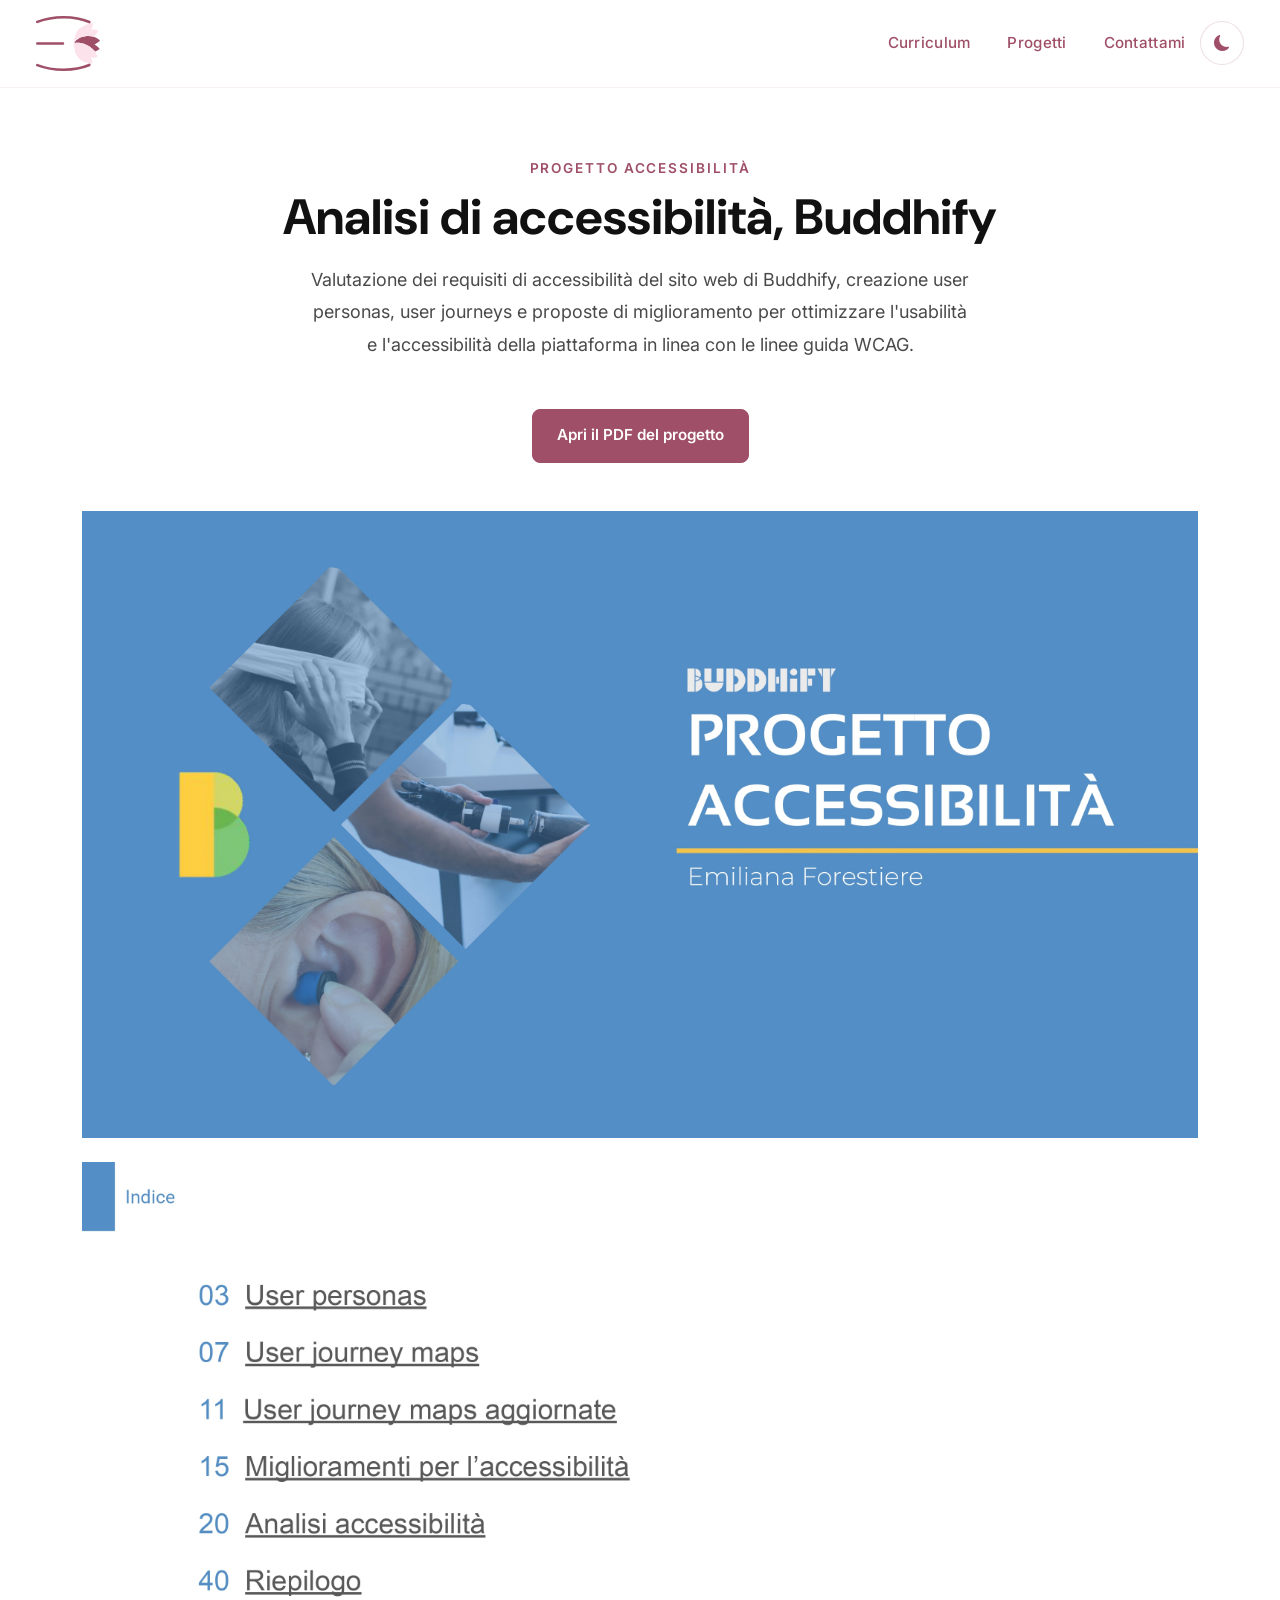
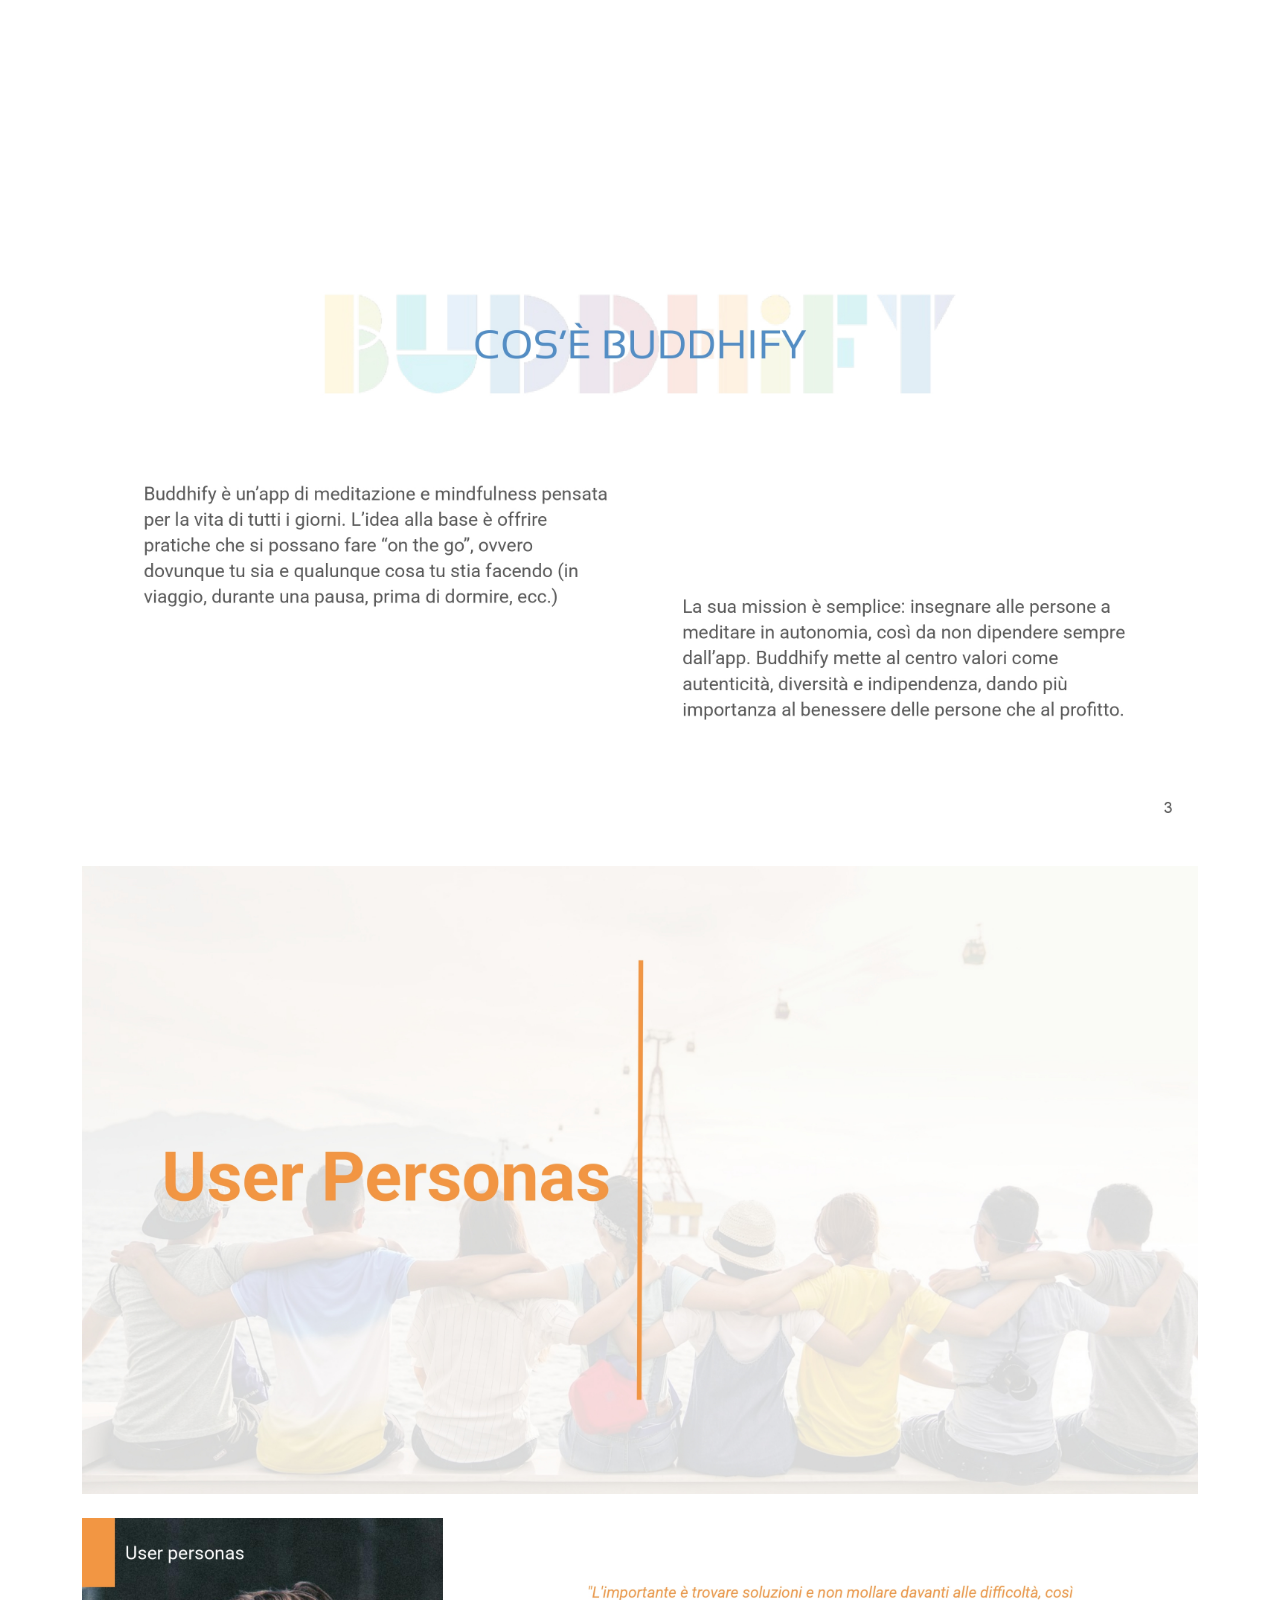
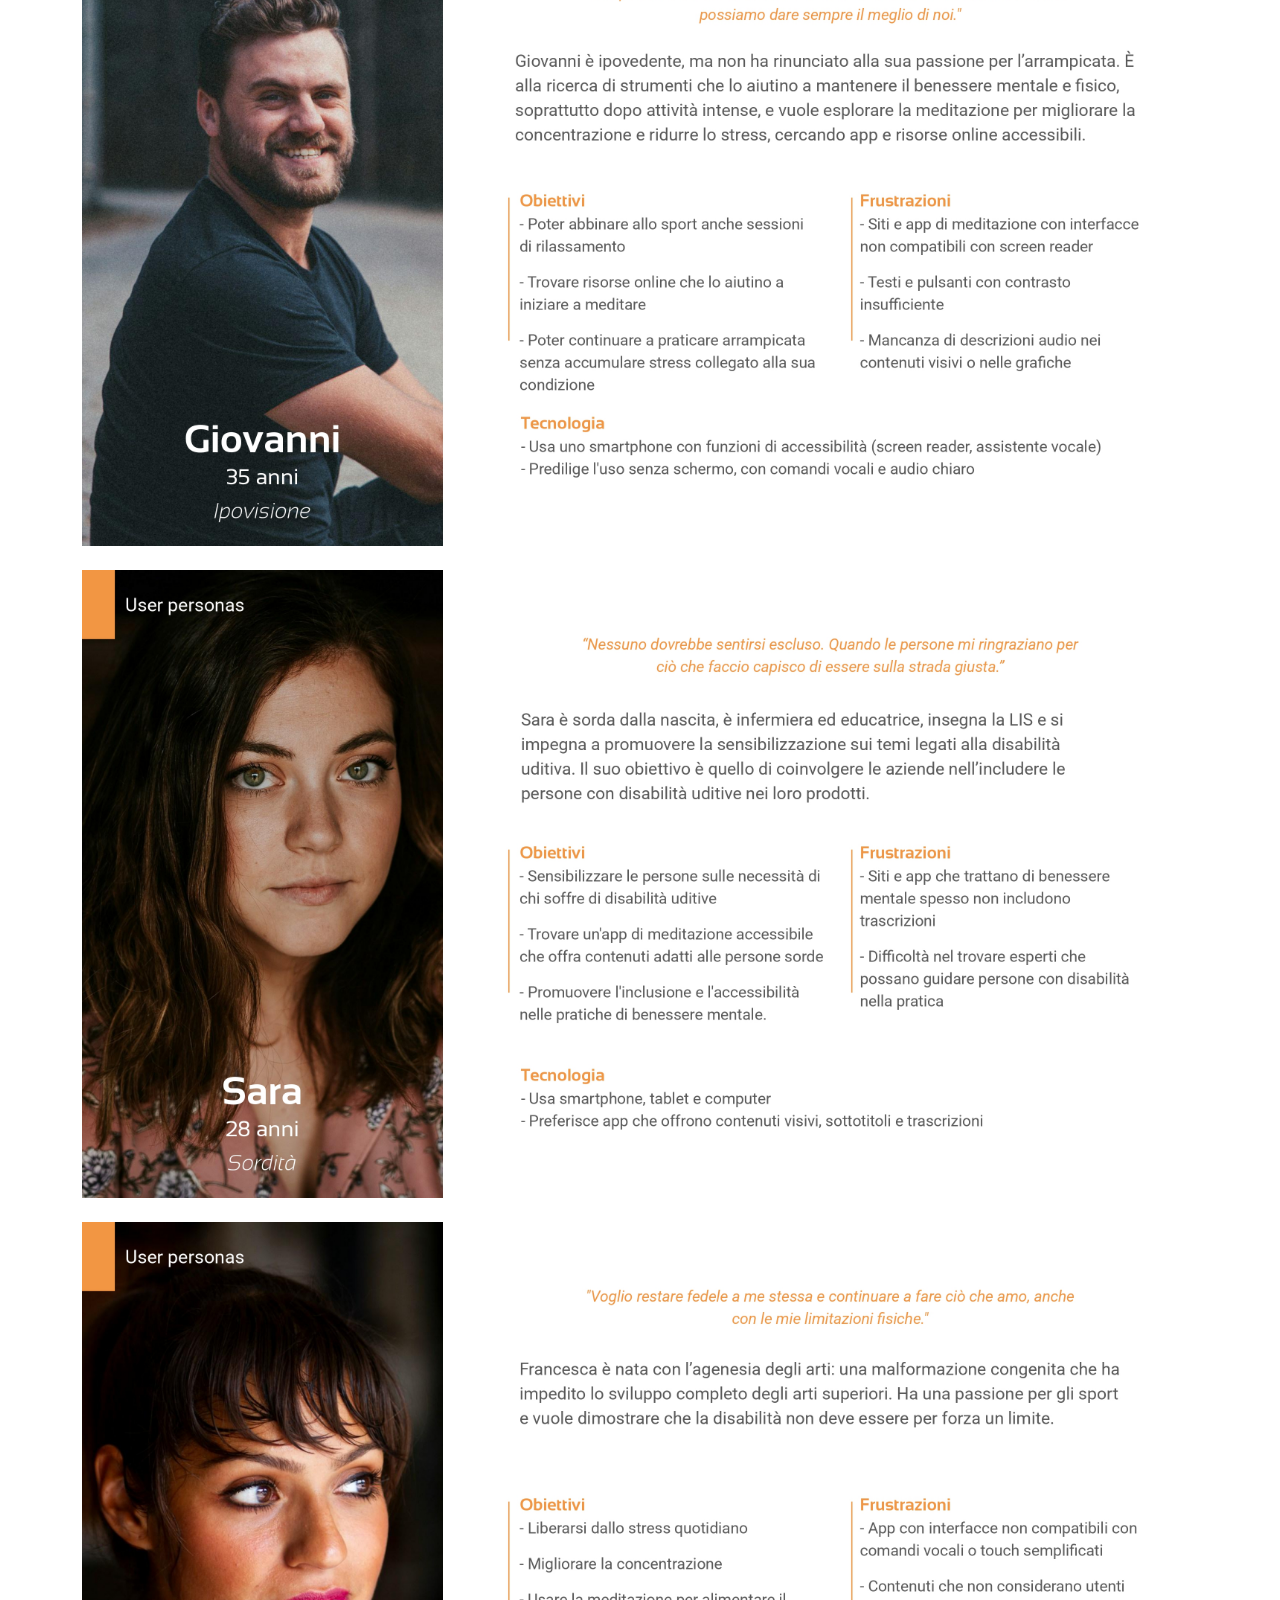
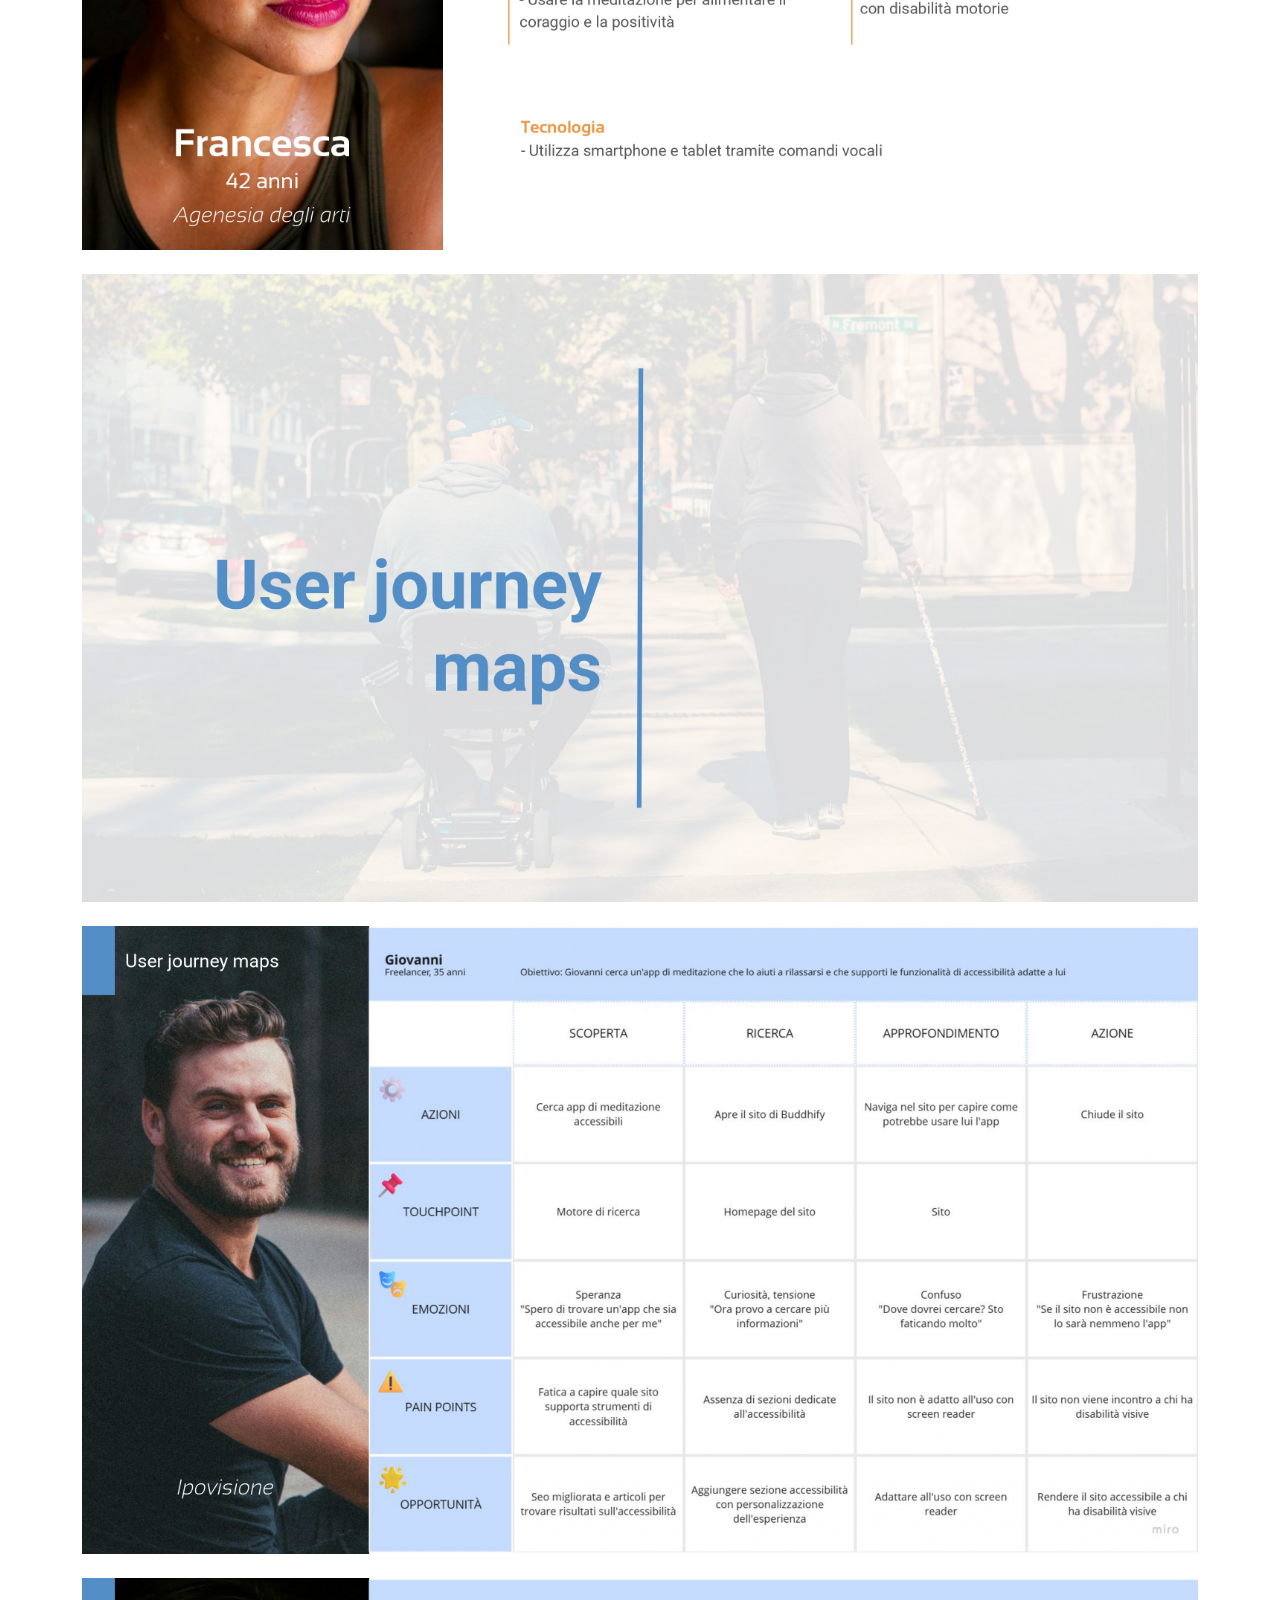
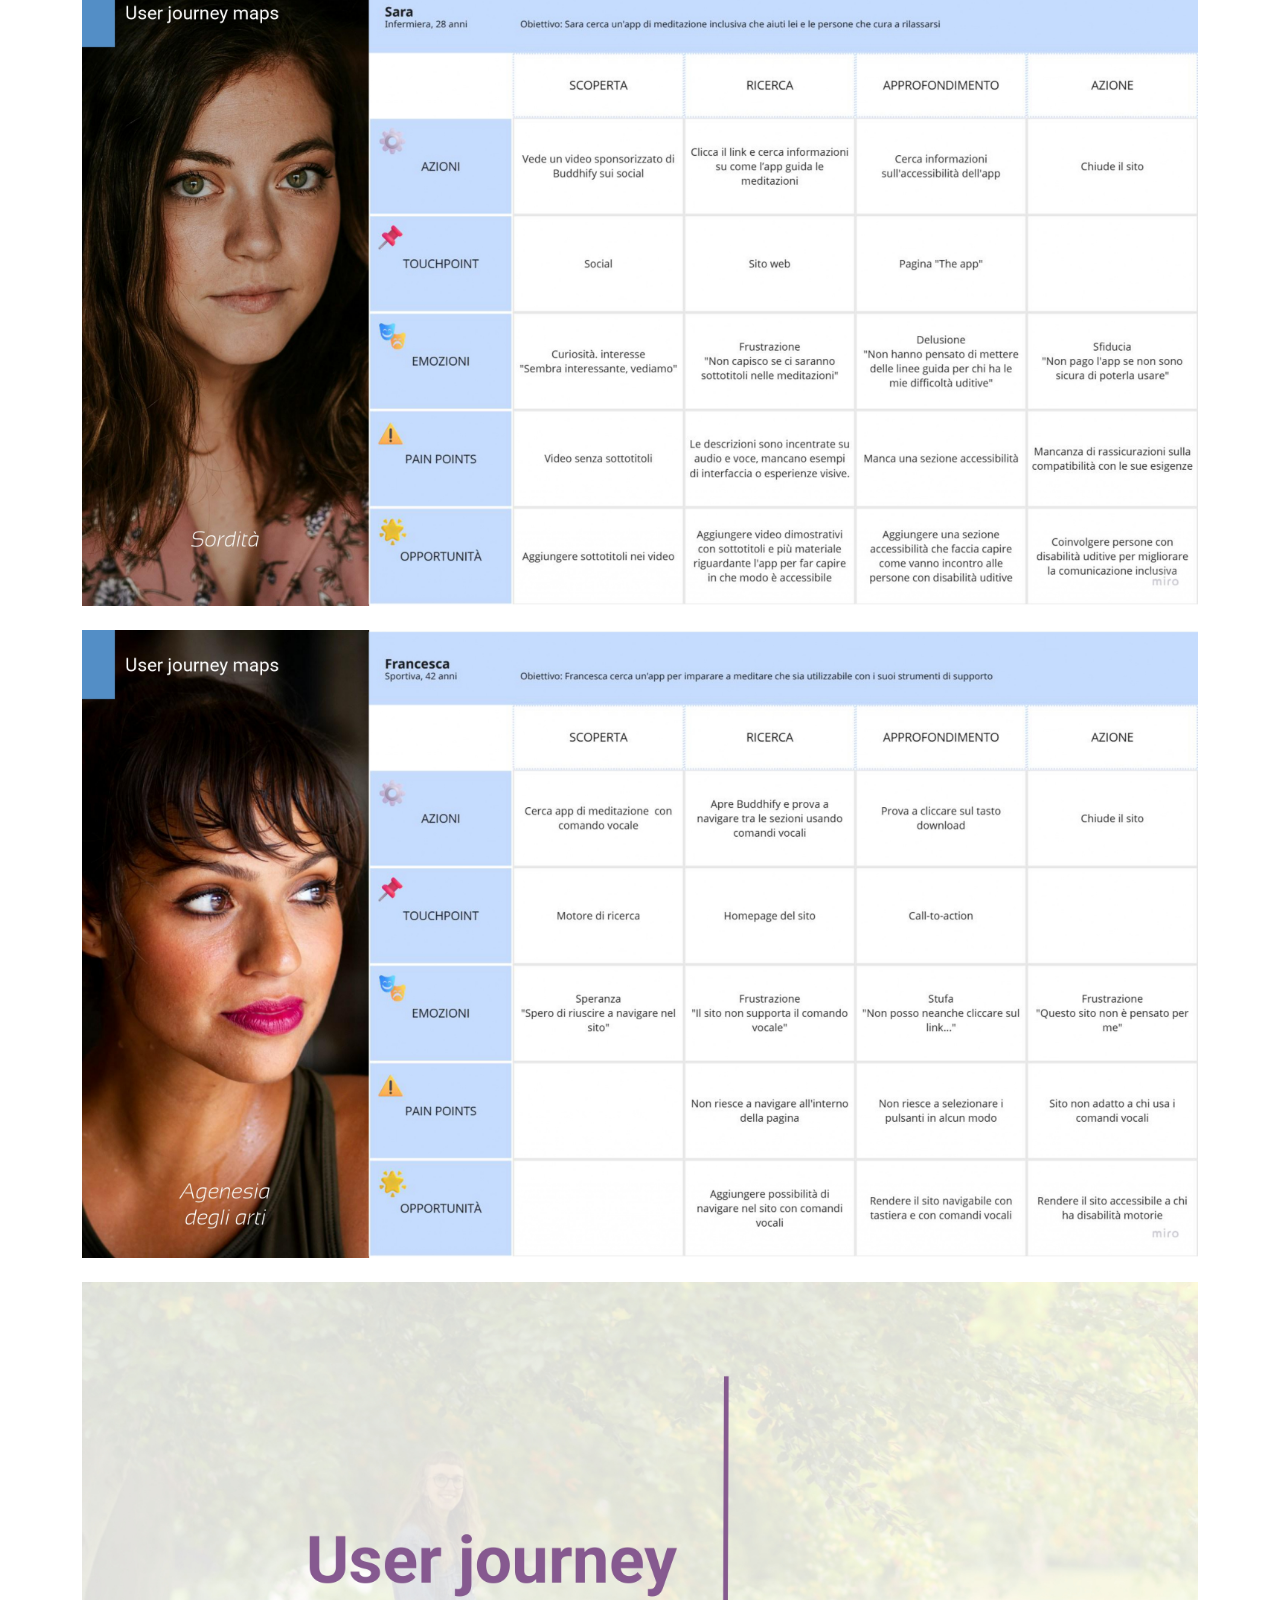
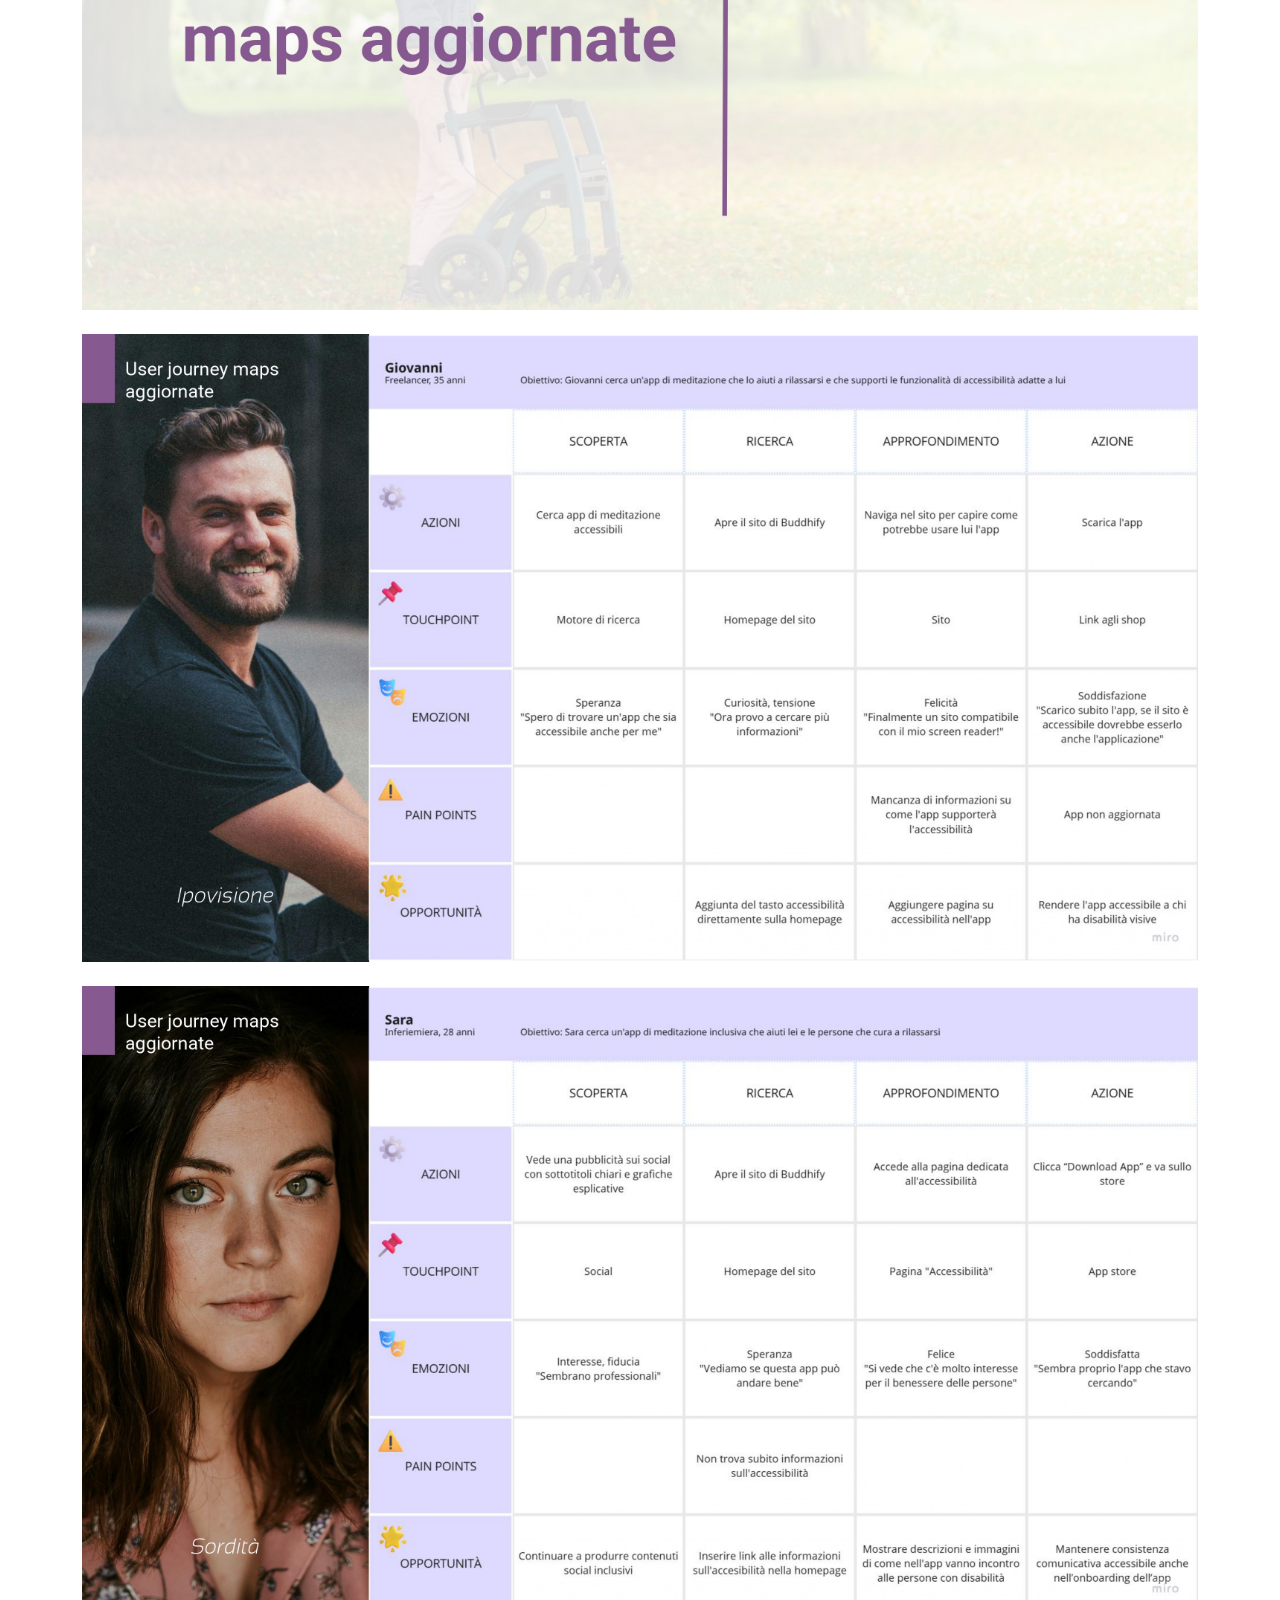
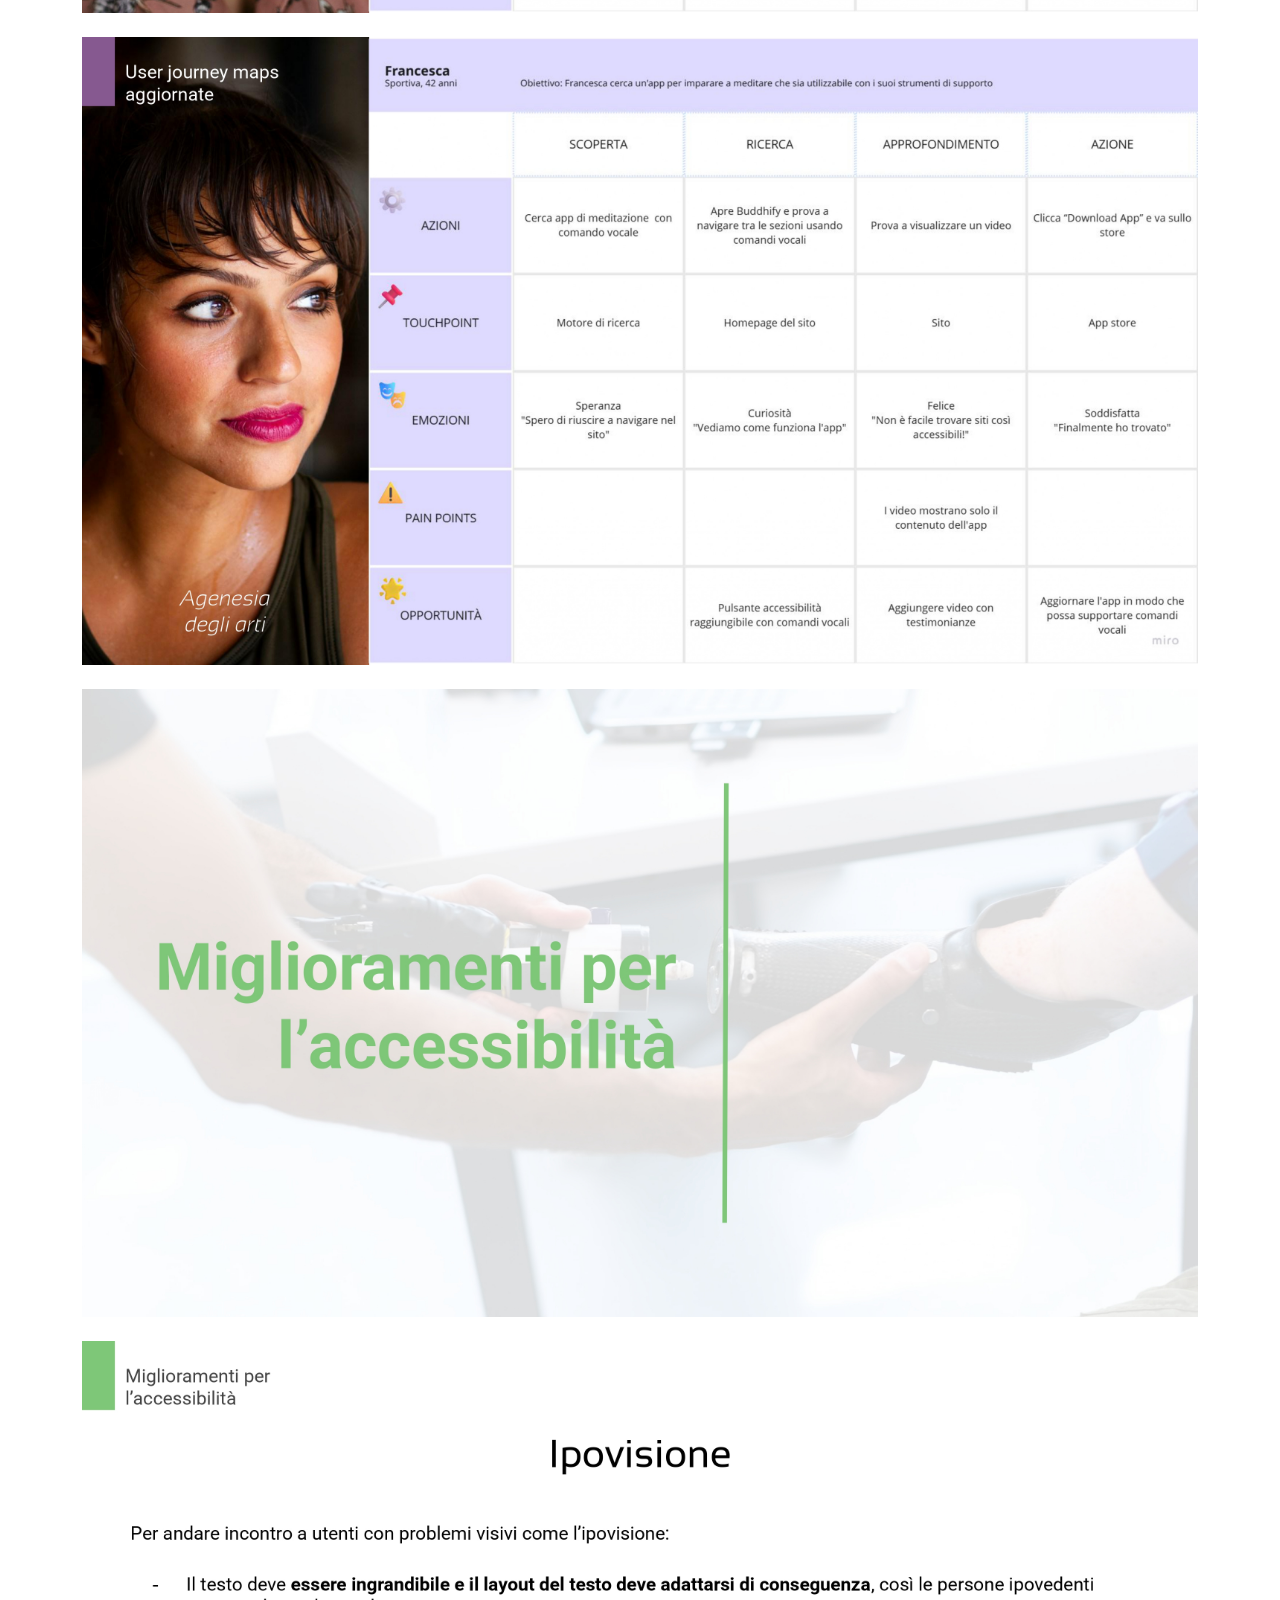
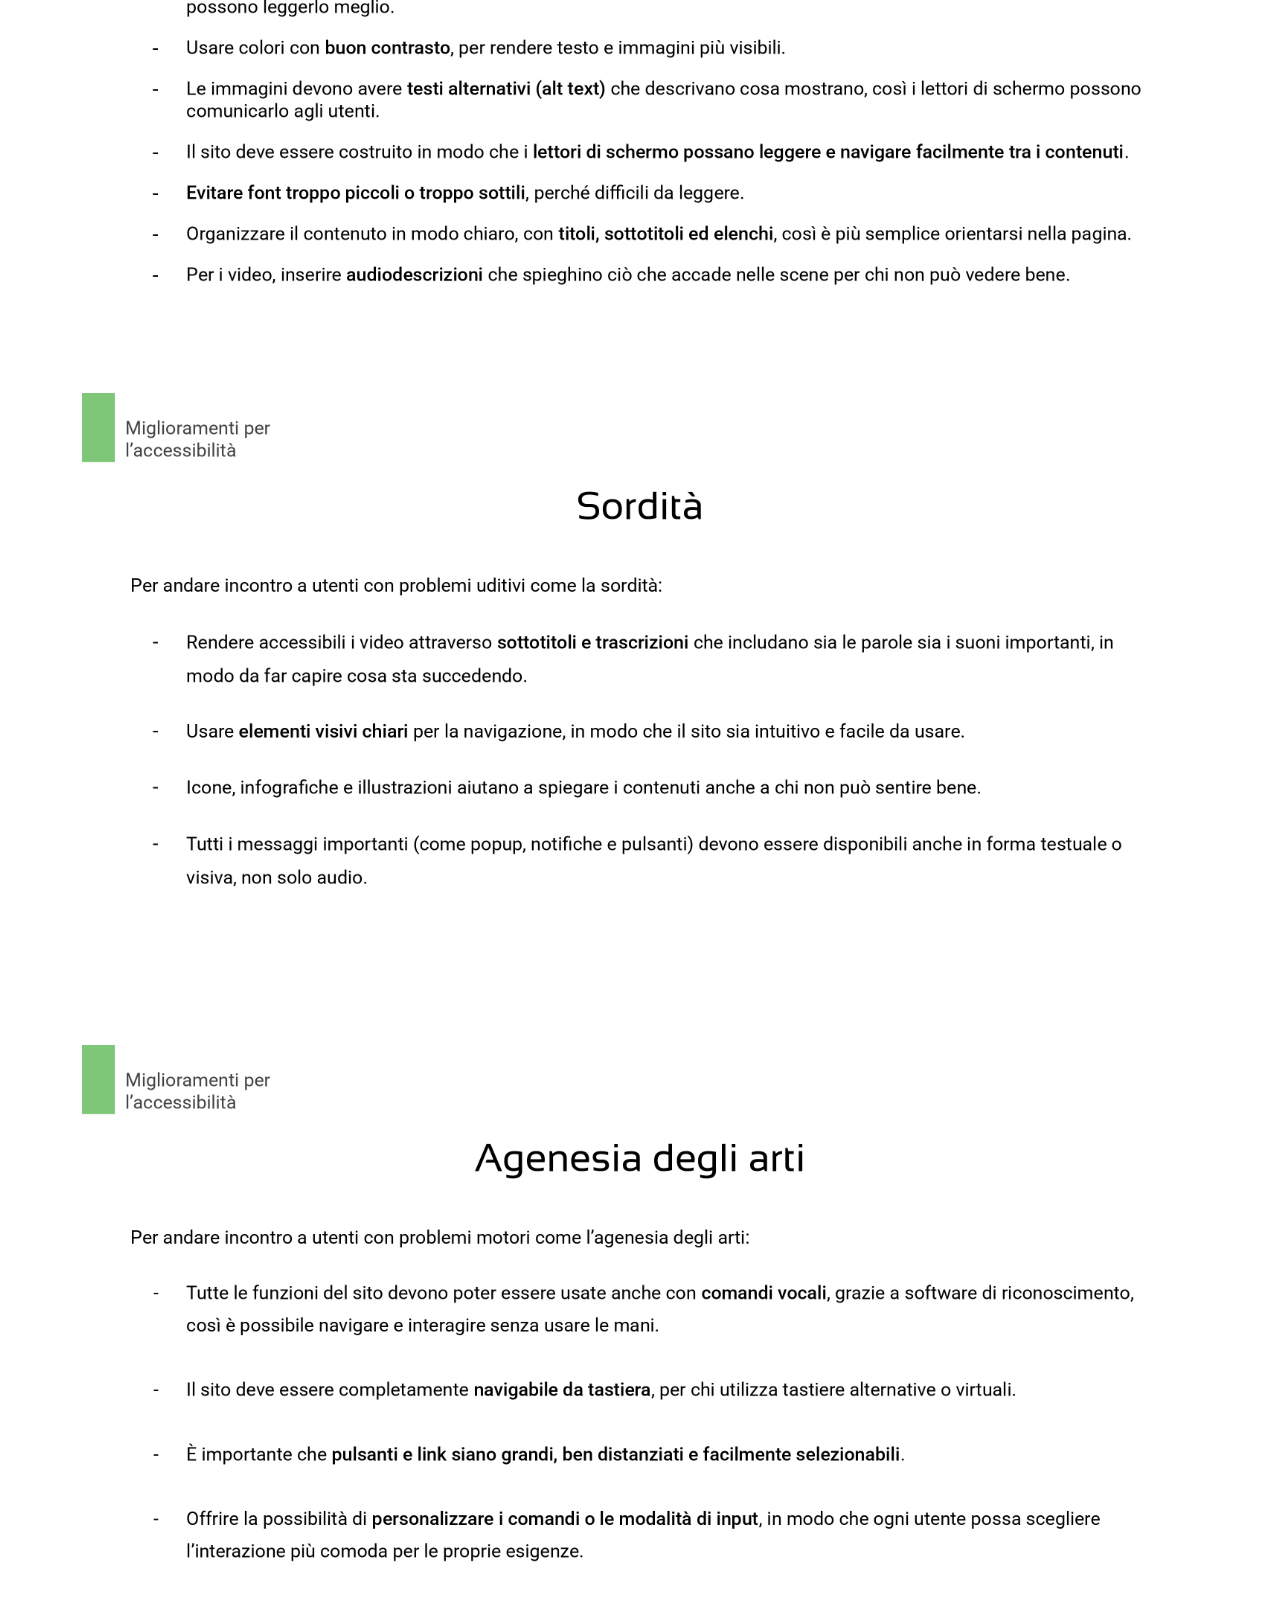
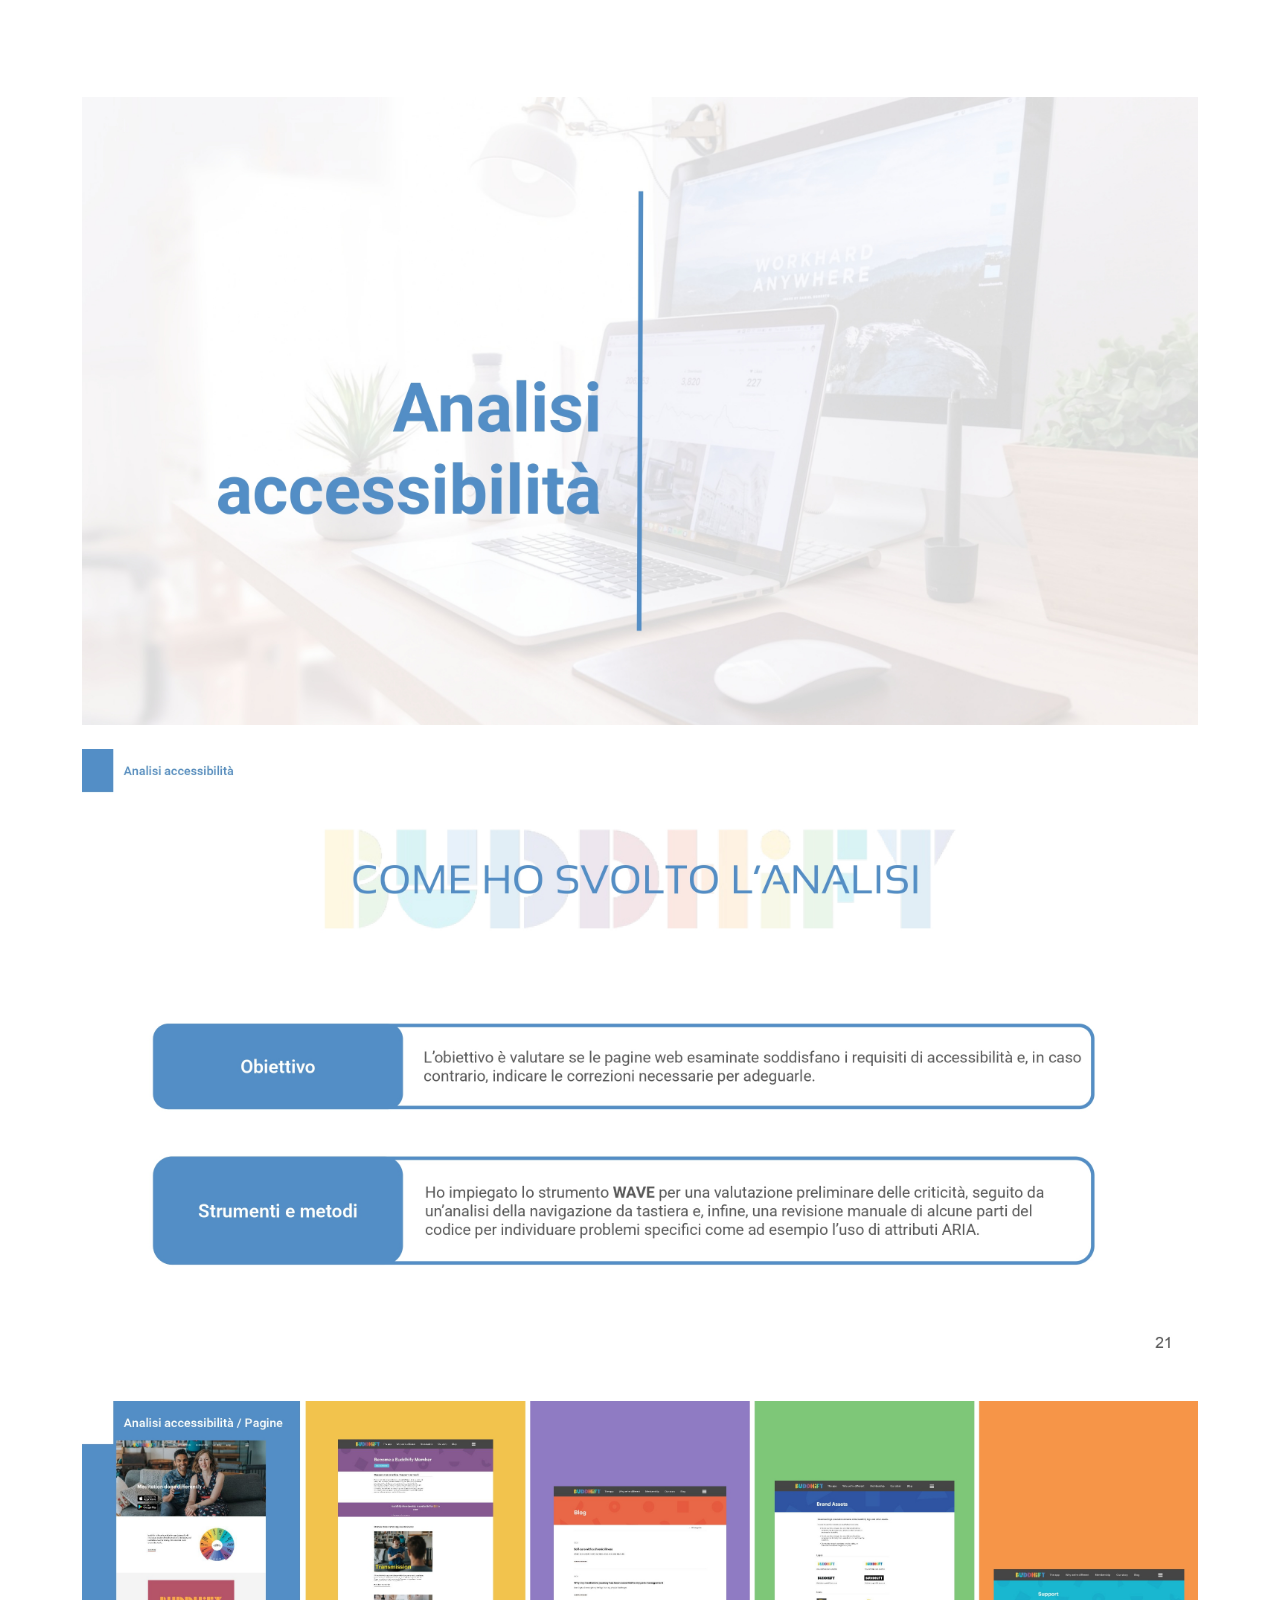
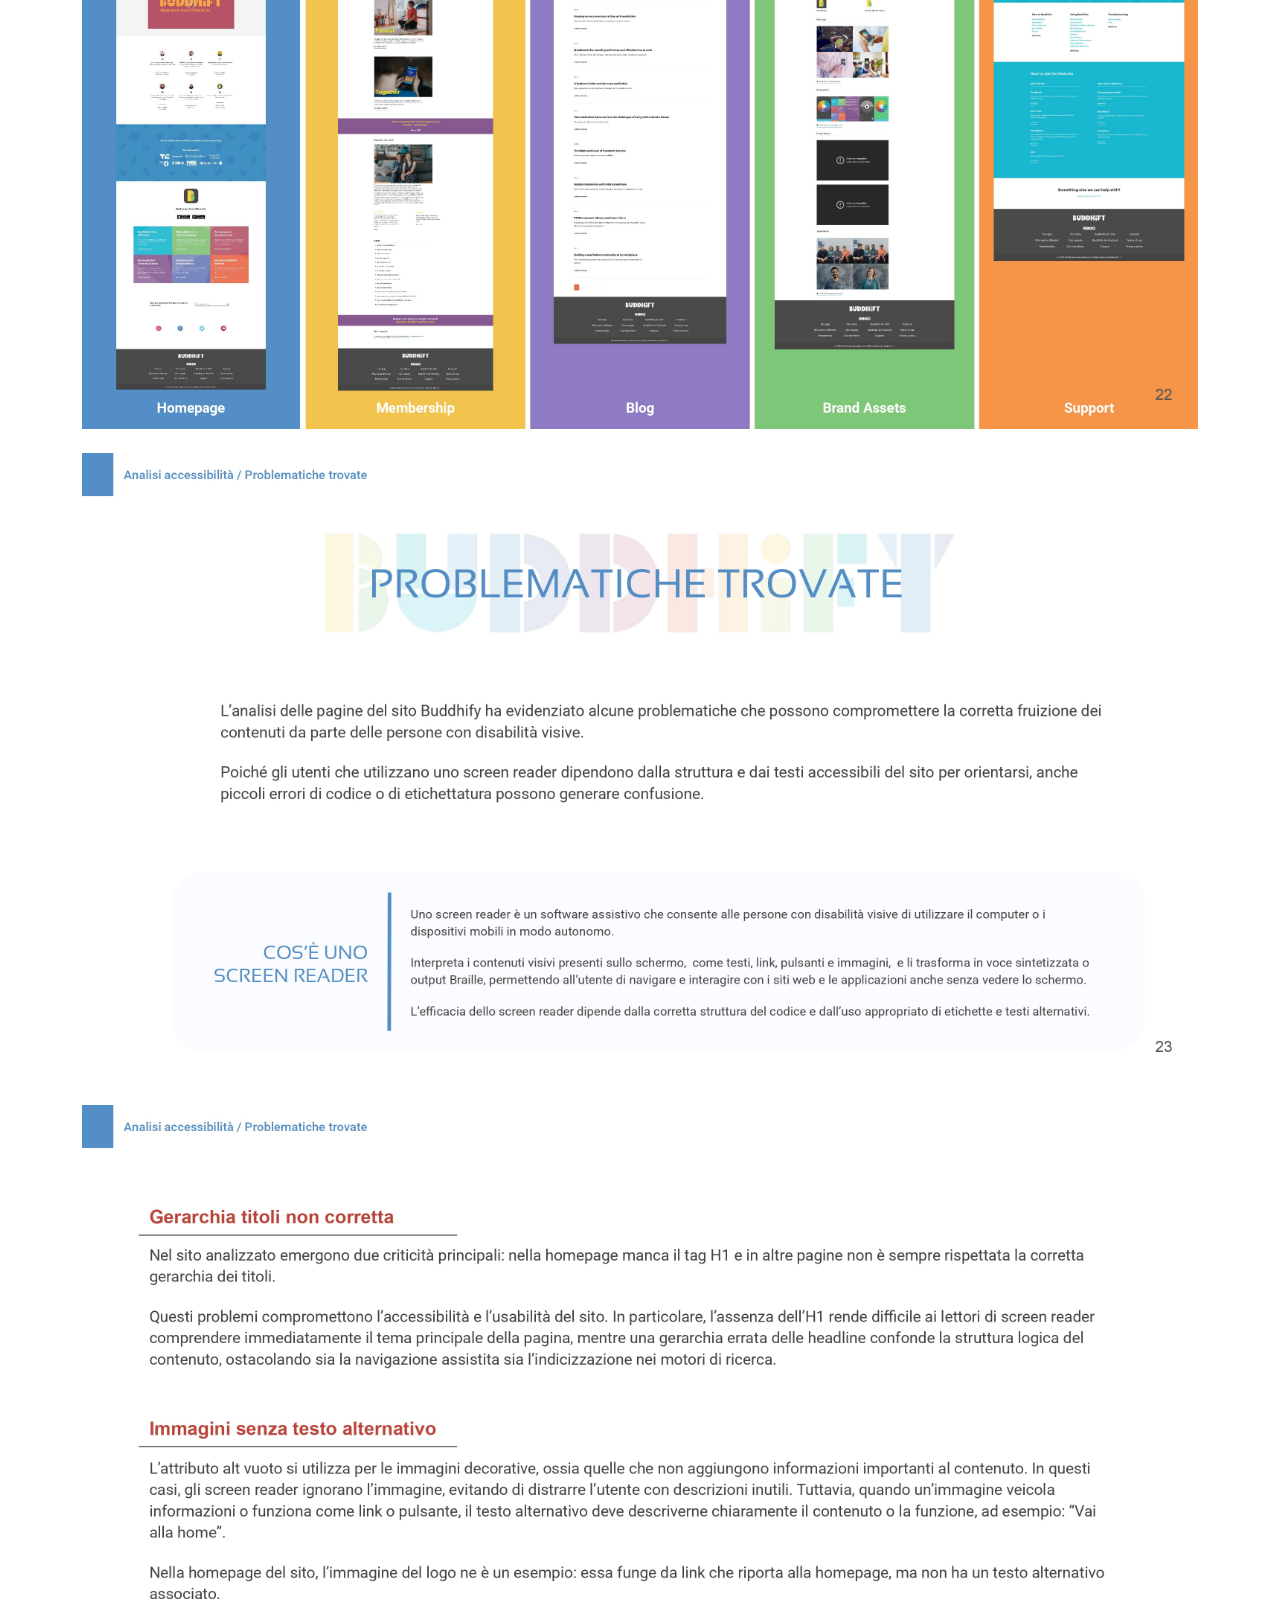
==== accessibilità.html @ 14efdef2 "modifiche varie" ====
<!doctype html>
<html lang="it" data-bs-theme="light" data-theme="light">
  <head>
    <meta charset="UTF-8" />
    <meta name="viewport" content="width=device-width, initial-scale=1.0" />
    <title>Emiliana Forestiere</title>
    <link rel="icon" type="image/x-icon" href="media/Logo-emily.svg">
    <link
      href="https://cdn.jsdelivr.net/npm/bootstrap@5.3.8/dist/css/bootstrap.min.css"
      rel="stylesheet"
      integrity="sha384-sRIl4kxILFvY47J16cr9ZwB07vP4J8+LH7qKQnuqkuIAvNWLzeN8tE5YBujZqJLB"
      crossorigin="anonymous"
    />

    <link rel="preconnect" href="https://fonts.googleapis.com" />
    <link rel="preconnect" href="https://fonts.gstatic.com" crossorigin />
    <link
      href="https://fonts.googleapis.com/css2?family=Inter:wght@400;500;600&family=Cormorant+Garamond:wght@500;600;700&family=DM+Sans:ital,opsz,wght@0,9..40,100..1000;1,9..40,100..1000&family=Lora:ital,wght@0,400;0,500;1,400&display=swap"
      rel="stylesheet"
    />
    <link
      rel="stylesheet"
      href="https://cdn.jsdelivr.net/npm/bootstrap-icons@1.13.1/font/bootstrap-icons.min.css"
    />

    <link rel="stylesheet" href="css/homepage.css" />
    <link rel="stylesheet" href="css/header.css" />
    <link rel="stylesheet" href="css/hero.css" />
    <link rel="stylesheet" href="css/projects.css" />

    <link rel="preconnect" href="https://fonts.googleapis.com" />
    <link rel="preconnect" href="https://fonts.gstatic.com" crossorigin />
    <link
      href="https://fonts.googleapis.com/css2?family=DM+Sans:ital,opsz,wght@0,9..40,100..1000;1,9..40,100..1000&display=swap"
      rel="stylesheet"
    />
  </head>

 <body>

  <!---------------------------------HEADER---------------------------------->
    <header id="main_header">
      <nav class="navbar navbar-expand-lg bg-body-tertiary fixed-top">
        <div class="container-fluid">
          <a class="navbar-brand" href="index.html">
            <div class="logo">
              <img src="./media/Logo-emily.svg" alt="logo Emily" width="64">
            </div>
          </a>

          <button
            class="navbar-toggler"
            type="button"
            data-bs-toggle="collapse"
            data-bs-target="#navbarSupportedContent"
            aria-controls="navbarSupportedContent"
            aria-expanded="false"
            aria-label="Apri il menu di navigazione"
          >
            <span class="navbar-toggler-icon"></span>
          </button>

          <div class="collapse navbar-collapse" id="navbarSupportedContent">
            <ul class="navbar-nav me-auto mb-2 mb-lg-0">
     <li class="nav-item">
      <a class="nav-link" href="curriculum.html">Curriculum</a>
    </li>
    <li class="nav-item">
<a class="nav-link" href="index.html#projects">Progetti</a>
</li>
<li class="nav-item">
  <a class="nav-link" href="index.html#contact">Contattami</a>
</li>
            </ul>

            <div class="header-actions">
              <button
                class="theme-toggle"
                type="button"
                aria-label="Attiva tema scuro"
                data-theme-toggle
              >
                <i class="bi bi-moon-fill theme-icon theme-icon-moon"></i>
                <i class="bi bi-sun-fill theme-icon theme-icon-sun"></i>
              </button>
            </div>
          </div>
        </div>
      </nav>
    </header>

        <!--INTRO-->
        <div class="intro-progetti text-center mb-5" style="margin-top: 160px;">
          <h2 class="projects-title">
             <p class="section-label">progetto accessibilità</p>
            Analisi di accessibilità, Buddhify<br>
          </h2>
          <p class="projects-intro">
          Valutazione dei requisiti di accessibilità del sito web di Buddhify, creazione user personas, user journeys e proposte di miglioramento per ottimizzare l'usabilità e l'accessibilità della piattaforma in linea con le linee guida WCAG.
          </p>
        </div>

<!--LINK PDF-->
    <div class="d-flex justify-content-center">
  <a href="/media/pdf-progetti/Progetto accessibilità.pdf" class="btn btn-primary btn-lg px-4">
    Apri il PDF del progetto
  </a>
</div>

<!--ANTEPRIMA-->
<section id="accessibilità-pdf" class="py-5">
  <div class="container">

    <img src="../media/pdf-progetti/accessibilità/Progetto accessibilità_page-0001.jpg" alt="accessibilità pagina 1" class="img-fluid mb-4" loading="lazy">
    <img src="../media/pdf-progetti/accessibilità/Progetto accessibilità_page-0002.jpg" alt="accessibilità pagina 2" class="img-fluid mb-4" loading="lazy">
    <img src="../media/pdf-progetti/accessibilità/Progetto accessibilità_page-0003.jpg" alt="accessibilità pagina 3" class="img-fluid mb-4" loading="lazy">
    <img src="../media/pdf-progetti/accessibilità/Progetto accessibilità_page-0004.jpg" alt="accessibilità pagina 4" class="img-fluid mb-4" loading="lazy">
    <img src="../media/pdf-progetti/accessibilità/Progetto accessibilità_page-0005.jpg" alt="accessibilità pagina 5" class="img-fluid mb-4" loading="lazy">
    <img src="../media/pdf-progetti/accessibilità/Progetto accessibilità_page-0006.jpg" alt="accessibilità pagina 6" class="img-fluid mb-4" loading="lazy">
    <img src="../media/pdf-progetti/accessibilità/Progetto accessibilità_page-0007.jpg" alt="accessibilità pagina 7" class="img-fluid mb-4" loading="lazy">
    <img src="../media/pdf-progetti/accessibilità/Progetto accessibilità_page-0008.jpg" alt="accessibilità pagina 8" class="img-fluid mb-4" loading="lazy">
    <img src="../media/pdf-progetti/accessibilità/Progetto accessibilità_page-0009.jpg" alt="accessibilità pagina 9" class="img-fluid mb-4" loading="lazy">
    <img src="../media/pdf-progetti/accessibilità/Progetto accessibilità_page-0010.jpg" alt="accessibilità pagina 10" class="img-fluid mb-4" loading="lazy">
    <img src="../media/pdf-progetti/accessibilità/Progetto accessibilità_page-0011.jpg" alt="accessibilità pagina 11" class="img-fluid mb-4" loading="lazy">
    <img src="../media/pdf-progetti/accessibilità/Progetto accessibilità_page-0012.jpg" alt="accessibilità pagina 12" class="img-fluid mb-4" loading="lazy">
    <img src="../media/pdf-progetti/accessibilità/Progetto accessibilità_page-0013.jpg" alt="accessibilità pagina 13" class="img-fluid mb-4" loading="lazy">
    <img src="../media/pdf-progetti/accessibilità/Progetto accessibilità_page-0014.jpg" alt="accessibilità pagina 14" class="img-fluid mb-4" loading="lazy">
    <img src="../media/pdf-progetti/accessibilità/Progetto accessibilità_page-0015.jpg" alt="accessibilità pagina 15" class="img-fluid mb-4" loading="lazy">
    <img src="../media/pdf-progetti/accessibilità/Progetto accessibilità_page-0016.jpg" alt="accessibilità pagina 16" class="img-fluid mb-4" loading="lazy">
    <img src="../media/pdf-progetti/accessibilità/Progetto accessibilità_page-0017.jpg" alt="accessibilità pagina 17" class="img-fluid mb-4" loading="lazy">
    <img src="../media/pdf-progetti/accessibilità/Progetto accessibilità_page-0018.jpg" alt="accessibilità pagina 18" class="img-fluid mb-4" loading="lazy">
    <img src="../media/pdf-progetti/accessibilità/Progetto accessibilità_page-0019.jpg" alt="accessibilità pagina 19" class="img-fluid mb-4" loading="lazy">
    <img src="../media/pdf-progetti/accessibilità/Progetto accessibilità_page-0020.jpg" alt="accessibilità pagina 20" class="img-fluid mb-4" loading="lazy">
    <img src="../media/pdf-progetti/accessibilità/Progetto accessibilità_page-0021.jpg" alt="accessibilità pagina 21" class="img-fluid mb-4" loading="lazy">
    <img src="../media/pdf-progetti/accessibilità/Progetto accessibilità_page-0022.jpg" alt="accessibilità pagina 22" class="img-fluid mb-4" loading="lazy">
    <img src="../media/pdf-progetti/accessibilità/Progetto accessibilità_page-0023.jpg" alt="accessibilità pagina 23" class="img-fluid mb-4" loading="lazy">
    <img src="../media/pdf-progetti/accessibilità/Progetto accessibilità_page-0024.jpg" alt="accessibilità pagina 24" class="img-fluid mb-4" loading="lazy">
    <img src="../media/pdf-progetti/accessibilità/Progetto accessibilità_page-0025.jpg" alt="accessibilità pagina 25" class="img-fluid mb-4" loading="lazy">
    <img src="../media/pdf-progetti/accessibilità/Progetto accessibilità_page-0026.jpg" alt="accessibilità pagina 26" class="img-fluid mb-4" loading="lazy">
    <img src="../media/pdf-progetti/accessibilità/Progetto accessibilità_page-0027.jpg" alt="accessibilità pagina 27" class="img-fluid mb-4" loading="lazy">
    <img src="../media/pdf-progetti/accessibilità/Progetto accessibilità_page-0028.jpg" alt="accessibilità pagina 28" class="img-fluid mb-4" loading="lazy">
    <img src="../media/pdf-progetti/accessibilità/Progetto accessibilità_page-0029.jpg" alt="accessibilità pagina 29" class="img-fluid mb-4" loading="lazy">
    <img src="../media/pdf-progetti/accessibilità/Progetto accessibilità_page-0030.jpg" alt="accessibilità pagina 30" class="img-fluid mb-4" loading="lazy">
    <img src="../media/pdf-progetti/accessibilità/Progetto accessibilità_page-0031.jpg" alt="accessibilità pagina 31" class="img-fluid mb-4" loading="lazy">
    <img src="../media/pdf-progetti/accessibilità/Progetto accessibilità_page-0032.jpg" alt="accessibilità pagina 32" class="img-fluid mb-4" loading="lazy">
    <img src="../media/pdf-progetti/accessibilità/Progetto accessibilità_page-0033.jpg" alt="accessibilità pagina 33" class="img-fluid mb-4" loading="lazy">
    <img src="../media/pdf-progetti/accessibilità/Progetto accessibilità_page-0034.jpg" alt="accessibilità pagina 34" class="img-fluid mb-4" loading="lazy">
    <img src="../media/pdf-progetti/accessibilità/Progetto accessibilità_page-0035.jpg" alt="accessibilità pagina 35" class="img-fluid mb-4" loading="lazy">
    <img src="../media/pdf-progetti/accessibilità/Progetto accessibilità_page-0036.jpg" alt="accessibilità pagina 36" class="img-fluid mb-4" loading="lazy">
    <img src="../media/pdf-progetti/accessibilità/Progetto accessibilità_page-0037.jpg" alt="accessibilità pagina 37" class="img-fluid mb-4" loading="lazy">
    <img src="../media/pdf-progetti/accessibilità/Progetto accessibilità_page-0038.jpg" alt="accessibilità pagina 38" class="img-fluid mb-4" loading="lazy">
    <img src="../media/pdf-progetti/accessibilità/Progetto accessibilità_page-0039.jpg" alt="accessibilità pagina 39" class="img-fluid mb-4" loading="lazy">
    <img src="../media/pdf-progetti/accessibilità/Progetto accessibilità_page-0040.jpg" alt="accessibilità pagina 40" class="img-fluid mb-4" loading="lazy">
    <img src="../media/pdf-progetti/accessibilità/Progetto accessibilità_page-0041.jpg" alt="accessibilità pagina 41" class="img-fluid mb-4" loading="lazy">
    <img src="../media/pdf-progetti/accessibilità/Progetto accessibilità_page-0042.jpg" alt="accessibilità pagina 42" class="img-fluid mb-4" loading="lazy">
   

</section>
 </body>
---- css/homepage.css ----
:root,
html[data-theme=light] {
  --title-font: "DM Sans", sans-serif;
  --body-font: "Inter", sans-serif;
  --accent-font: "Lora", serif;
  --h2-size: clamp(2.2rem, 1.5rem + 2vw, 3.5rem);
  --title-size: clamp(2.8rem, 1.7rem + 3vw, 4.5rem);
  --text-size: clamp(1rem, 0.95rem + 0.3vw, 1.125rem);
  --page-bg: #ffffff;
  --page-text: #262626;
  --text-color: #444444;
  --title-color: #111111;
  --muted-text: #6b5560;
  --brand-accent: #9f4f67;
  --brand-accent-hover: #be7c90;
  --brand-accent-active: #7a394d;
  --brand-accent-soft: rgba(159, 79, 103, 0.08);
  --section-soft-bg: #fffafc;
  --card-bg: #ffffff;
  --card-border: rgba(159, 79, 103, 0.12);
  --card-shadow: 0 12px 30px rgba(159, 79, 103, 0.06);
  --image-soft-shadow: 0 12px 30px rgba(159, 79, 103, 0.10);
  --input-bg: #ffffff;
  --input-border: rgba(159, 79, 103, 0.18);
  --input-border-focus: #eb7598;
  --input-focus-ring: rgba(235, 117, 152, 0.15);
  --input-text: #222222;
  --input-placeholder: #9b7b86;
  --form-label-color: #9f4f67;
  --link-accent: #9f4f67;
  --link-accent-hover: #be7c90;
  --footer-bg: #ffffff;
  --footer-border: rgba(159, 79, 103, 0.15);
  --footer-text: #9f4f67;
  --hero-gradient-top: rgba(159, 79, 103, 0.05);
  --hero-gradient-bottom: rgba(255, 255, 255, 1);
  --hero-label-color: #9f4f67;
  --hero-title-color: var(--title-color);
  --hero-accent-color: #9f4f67;
  --hero-text-color: var(--text-color);
  --header-bg: #ffffff;
  --header-border: rgba(159, 79, 103, 0.08);
  --header-border-strong: rgba(159, 79, 103, 0.12);
  --header-link: #9f4f67;
  --header-link-hover: #be7c90;
  --header-link-active: #9f4f67;
  --header-toggle-bg: #ffffff;
  --header-toggle-bg-hover: #f8eef1;
  --header-toggle-border: rgba(159, 79, 103, 0.18);
  --header-toggle-border-hover: rgba(159, 79, 103, 0.3);
  --header-toggle-icon: #9f4f67;
  --header-toggle-icon-hover: #9f4f67;
  --navbar-toggler-filter: invert(33%) sepia(18%) saturate(1074%) hue-rotate(292deg) brightness(92%) contrast(88%);
  --projects-section-bg: #ffffff;
  --projects-intro-color: #4a4a4a;
  --filter-bg: transparent;
  --filter-border: #9f4f67;
  --filter-text: #9f4f67;
  --filter-active-bg: #9f4f67;
  --filter-active-text: #ffffff;
  --filter-active-border: #9f4f67;
  --project-card-bg: transparent;
  --project-card-shadow: none;
  --project-card-shadow-hover: none;
  --project-tag-bg: rgba(159, 79, 103, 0.08);
  --project-tag-text: #9f4f67;
  --project-text-color: #3f3f3f;
  --project-focus: #9f4f67;
  --button-primary-bg: #9f4f67;
  --button-primary-hover: #be7c90;
  --button-primary-active: #7a394d;
  --button-primary-text: #ffffff;
  --button-secondary-bg: #ffffff;
  --button-secondary-text: #9f4f67;
  --button-secondary-border: #9f4f67;
  --button-secondary-hover-bg: #be7c90;
  --button-secondary-hover-text: #ffffff;
  --button-secondary-hover-border: #be7c90;
  --cv-bg: #ffffff;
  --cv-surface: #ffffff;
  --cv-text: #111111;
  --cv-text-muted: #444444;
  --cv-accent: #9E4F67;
  --cv-badge-bg: #f6eef1;
  --cv-badge-text: #9E4F67;
  --cv-footer-border: rgba(17, 17, 17, 0.08);
}

html[data-theme=dark] {
  --page-bg: #161216;
  --page-text: #f3e8ec;
  --text-color: #ddd1d6;
  --title-color: #fff4f7;
  --muted-text: #bba7af;
  --brand-accent: #d295a8;
  --brand-accent-hover: #e4b4c2;
  --brand-accent-active: #b97a90;
  --brand-accent-soft: rgba(232, 154, 178, 0.14);
  --section-soft-bg: #1d171c;
  --card-bg: #211a20;
  --card-border: rgba(255, 255, 255, 0.08);
  --card-shadow: 0 12px 30px rgba(0, 0, 0, 0.22);
  --image-soft-shadow: 0 12px 30px rgba(0, 0, 0, 0.28);
  --input-bg: #2a2128;
  --input-border: rgba(255, 255, 255, 0.1);
  --input-border-focus: #e89ab2;
  --input-focus-ring: rgba(232, 154, 178, 0.18);
  --input-text: #f7edf1;
  --input-placeholder: #b79ca6;
  --form-label-color: #e8c2cd;
  --link-accent: #f0c2cf;
  --link-accent-hover: #ffffff;
  --footer-bg: #161216;
  --footer-border: rgba(255, 255, 255, 0.08);
  --footer-text: #f0c2cf;
  --hero-gradient-top: rgba(159, 79, 103, 0.14);
  --hero-gradient-bottom: #161216;
  --hero-label-color: #dca5b5;
  --hero-title-color: #f8edf1;
  --hero-accent-color: #e7b8c5;
  --hero-text-color: #e7dbe0;
  --header-bg: #161216;
  --header-border: rgba(255, 255, 255, 0.08);
  --header-border-strong: rgba(255, 255, 255, 0.12);
  --header-link: #f1d7df;
  --header-link-hover: #dca5b5;
  --header-link-active: #ffffff;
  --header-toggle-bg: #211a20;
  --header-toggle-bg-hover: #2a2128;
  --header-toggle-border: rgba(255, 255, 255, 0.14);
  --header-toggle-border-hover: rgba(255, 255, 255, 0.26);
  --header-toggle-icon: #f1d7df;
  --header-toggle-icon-hover: #ffffff;
  --navbar-toggler-filter: invert(33%) sepia(18%) saturate(1074%) hue-rotate(292deg) brightness(92%) contrast(88%);
  --projects-section-bg: #161216;
  --projects-intro-color: #d3c6cb;
  --filter-bg: transparent;
  --filter-border: #c88ca0;
  --filter-text: #f0d6de;
  --filter-active-bg: #c88ca0;
  --filter-active-text: #1a1116;
  --filter-active-border: #c88ca0;
  --project-card-bg: transparent;
  --project-card-shadow: none;
  --project-card-shadow-hover: none;
  --project-tag-bg: rgba(232, 154, 178, 0.14);
  --project-tag-text: #f2c8d4;
  --project-text-color: #ddd1d6;
  --project-focus: #f0c2cf;
  --button-primary-bg: #c97f96;
  --button-primary-hover: #dfa0b3;
  --button-primary-active: #b96c84;
  --button-primary-text: #1a1116;
  --button-secondary-bg: transparent;
  --button-secondary-text: #f0c2cf;
  --button-secondary-border: #c88ca0;
  --button-secondary-hover-bg: #c88ca0;
  --button-secondary-hover-text: #1a1116;
  --button-secondary-hover-border: #c88ca0;
  --cv-bg: #121212;
  --cv-surface: #1b1b1b;
  --cv-text: #f5f3f4;
  --cv-text-muted: #c9c1c4;
  --cv-accent: #d18ba0;
  --cv-badge-bg: #2b1f24;
  --cv-badge-text: #f0c8d4;
  --cv-footer-border: rgba(255, 255, 255, 0.08);
}

.dm-sans-normal {
  font-family: "DM Sans", sans-serif;
  font-optical-sizing: auto;
  font-weight: 100;
  font-style: normal;
}

.btn-primary {
  --bs-btn-color: var(--button-primary-text);
  --bs-btn-bg: var(--button-primary-bg);
  --bs-btn-border-color: var(--button-primary-bg);
  --bs-btn-hover-color: var(--button-primary-text);
  --bs-btn-hover-bg: var(--button-primary-hover);
  --bs-btn-hover-border-color: var(--button-primary-hover);
  --bs-btn-focus-shadow-rgb: 159, 79, 103;
  --bs-btn-active-color: var(--button-primary-text);
  --bs-btn-active-bg: var(--button-primary-active);
  --bs-btn-active-border-color: var(--button-primary-active);
  padding: 0.9rem 1.4rem;
  font-family: "Inter", sans-serif;
  font-size: 0.95rem;
  font-weight: 600;
  border-radius: 0.5rem;
  transition: background-color 0.3s ease, border-color 0.3s ease, color 0.3s ease;
}

.btn-outline-secondary {
  --bs-btn-color: var(--button-secondary-text);
  --bs-btn-bg: var(--button-secondary-bg);
  --bs-btn-border-color: var(--button-secondary-border);
  --bs-btn-hover-color: var(--button-secondary-hover-text);
  --bs-btn-hover-bg: var(--button-secondary-hover-bg);
  --bs-btn-hover-border-color: var(--button-secondary-hover-border);
  --bs-btn-focus-shadow-rgb: 159, 79, 103;
  --bs-btn-active-color: var(--button-secondary-hover-text);
  --bs-btn-active-bg: var(--button-primary-active);
  --bs-btn-active-border-color: var(--button-primary-active);
  padding: 0.9rem 1.4rem;
  font-family: "Inter", sans-serif;
  font-size: 0.95rem;
  font-weight: 600;
  border-radius: 0.5rem;
  transition: background-color 0.3s ease, border-color 0.3s ease, color 0.3s ease;
}

/* CHI SONO */
.about-section {
  background-color: var(--section-soft-bg);
  padding-top: 5rem;
  padding-bottom: 5rem;
}

.about-section .container {
  max-width: 1200px;
}

.img-ovale {
  width: 260px;
  height: 340px;
  object-fit: cover;
  border-radius: 50%/40%;
  display: block;
  box-shadow: var(--image-soft-shadow);
}

.section-label {
  font-family: var(--body-font);
  font-size: 0.85rem;
  font-weight: 600;
  letter-spacing: 0.14em;
  text-transform: uppercase;
  color: var(--brand-accent);
  margin-bottom: 0.75rem;
}

.about-title {
  font-family: var(--title-font);
  font-size: var(--h2-size);
  font-weight: 700;
  line-height: 1.1;
  color: var(--title-color);
  margin-bottom: 1.5rem;
}

.about-text {
  font-family: var(--body-font);
  font-size: var(--text-size);
  line-height: 1.5;
  color: var(--text-color);
  margin-bottom: 1rem;
}

.about-actions {
  margin-top: 1.5rem;
}

/* CONTATTAMI */
.contact-section {
  background-color: var(--section-soft-bg);
  padding-top: 5rem;
  padding-bottom: 5rem;
}

.contact-form {
  background: var(--card-bg);
  border: 1px solid var(--card-border);
  border-radius: 1.25rem;
  padding: 2rem;
  box-shadow: var(--card-shadow);
}

.contact-form .form-label {
  font-family: var(--body-font);
  font-size: 0.95rem;
  font-weight: 600;
  color: var(--form-label-color);
}

.contact-form .form-control {
  background-color: var(--input-bg);
  border-radius: 0.75rem;
  border: 1px solid var(--input-border);
  padding: 0.85rem 1rem;
  font-family: var(--body-font);
  font-size: 0.95rem;
  color: var(--input-text);
  box-shadow: none;
}

.contact-form .form-control::placeholder {
  color: var(--input-placeholder);
}

.contact-form .form-control:focus {
  background-color: var(--input-bg);
  color: var(--input-text);
  border-color: var(--input-border-focus);
  box-shadow: 0 0 0 0.2rem var(--input-focus-ring);
}

.contact-linkedin-text {
  font-family: var(--body-font);
  font-size: 0.95rem;
  color: var(--muted-text);
  margin-top: 1.5rem;
  margin-bottom: 0.75rem;
}

.linkedin-contact-link {
  display: inline-flex;
  align-items: center;
  gap: 0.6rem;
  font-family: var(--body-font);
  font-size: 0.98rem;
  font-weight: 600;
  color: var(--link-accent);
  text-decoration: none;
  transition: color 0.3s ease, transform 0.3s ease;
}

.linkedin-contact-link:hover,
.linkedin-contact-link:focus {
  color: var(--link-accent-hover);
  transform: translateY(-1px);
}

.linkedin-contact-link i {
  font-size: 1.2rem;
}

/* FOOTER */
.site-footer {
  width: 100%;
  background-color: var(--footer-bg);
  text-align: center;
  padding: 1.5rem 0;
  margin-top: 0.2rem;
  border-top: 1px solid var(--footer-border);
}

.site-footer p {
  margin: 0;
  font-size: 0.9rem;
  color: var(--footer-text);
  font-family: var(--body-font);
}

/* EFFETTI DI COMPARSA */
.reveal-section {
  opacity: 0;
  transform: translateY(60px);
  transition: opacity 0.8s ease, transform 0.8s ease;
}

.reveal-section.is-visible {
  opacity: 1;
  transform: translateY(0);
}/*# sourceMappingURL=homepage.css.map */
---- css/header.css ----
:root,
html[data-theme=light] {
  --title-font: "DM Sans", sans-serif;
  --body-font: "Inter", sans-serif;
  --accent-font: "Lora", serif;
  --h2-size: clamp(2.2rem, 1.5rem + 2vw, 3.5rem);
  --title-size: clamp(2.8rem, 1.7rem + 3vw, 4.5rem);
  --text-size: clamp(1rem, 0.95rem + 0.3vw, 1.125rem);
  --page-bg: #ffffff;
  --page-text: #262626;
  --text-color: #444444;
  --title-color: #111111;
  --muted-text: #6b5560;
  --brand-accent: #9f4f67;
  --brand-accent-hover: #be7c90;
  --brand-accent-active: #7a394d;
  --brand-accent-soft: rgba(159, 79, 103, 0.08);
  --section-soft-bg: #fffafc;
  --card-bg: #ffffff;
  --card-border: rgba(159, 79, 103, 0.12);
  --card-shadow: 0 12px 30px rgba(159, 79, 103, 0.06);
  --image-soft-shadow: 0 12px 30px rgba(159, 79, 103, 0.10);
  --input-bg: #ffffff;
  --input-border: rgba(159, 79, 103, 0.18);
  --input-border-focus: #eb7598;
  --input-focus-ring: rgba(235, 117, 152, 0.15);
  --input-text: #222222;
  --input-placeholder: #9b7b86;
  --form-label-color: #9f4f67;
  --link-accent: #9f4f67;
  --link-accent-hover: #be7c90;
  --footer-bg: #ffffff;
  --footer-border: rgba(159, 79, 103, 0.15);
  --footer-text: #9f4f67;
  --hero-gradient-top: rgba(159, 79, 103, 0.05);
  --hero-gradient-bottom: rgba(255, 255, 255, 1);
  --hero-label-color: #9f4f67;
  --hero-title-color: var(--title-color);
  --hero-accent-color: #9f4f67;
  --hero-text-color: var(--text-color);
  --header-bg: #ffffff;
  --header-border: rgba(159, 79, 103, 0.08);
  --header-border-strong: rgba(159, 79, 103, 0.12);
  --header-link: #9f4f67;
  --header-link-hover: #be7c90;
  --header-link-active: #9f4f67;
  --header-toggle-bg: #ffffff;
  --header-toggle-bg-hover: #f8eef1;
  --header-toggle-border: rgba(159, 79, 103, 0.18);
  --header-toggle-border-hover: rgba(159, 79, 103, 0.3);
  --header-toggle-icon: #9f4f67;
  --header-toggle-icon-hover: #9f4f67;
  --navbar-toggler-filter: invert(33%) sepia(18%) saturate(1074%) hue-rotate(292deg) brightness(92%) contrast(88%);
  --projects-section-bg: #ffffff;
  --projects-intro-color: #4a4a4a;
  --filter-bg: transparent;
  --filter-border: #9f4f67;
  --filter-text: #9f4f67;
  --filter-active-bg: #9f4f67;
  --filter-active-text: #ffffff;
  --filter-active-border: #9f4f67;
  --project-card-bg: transparent;
  --project-card-shadow: none;
  --project-card-shadow-hover: none;
  --project-tag-bg: rgba(159, 79, 103, 0.08);
  --project-tag-text: #9f4f67;
  --project-text-color: #3f3f3f;
  --project-focus: #9f4f67;
  --button-primary-bg: #9f4f67;
  --button-primary-hover: #be7c90;
  --button-primary-active: #7a394d;
  --button-primary-text: #ffffff;
  --button-secondary-bg: #ffffff;
  --button-secondary-text: #9f4f67;
  --button-secondary-border: #9f4f67;
  --button-secondary-hover-bg: #be7c90;
  --button-secondary-hover-text: #ffffff;
  --button-secondary-hover-border: #be7c90;
  --cv-bg: #ffffff;
  --cv-surface: #ffffff;
  --cv-text: #111111;
  --cv-text-muted: #444444;
  --cv-accent: #9E4F67;
  --cv-badge-bg: #f6eef1;
  --cv-badge-text: #9E4F67;
  --cv-footer-border: rgba(17, 17, 17, 0.08);
}

html[data-theme=dark] {
  --page-bg: #161216;
  --page-text: #f3e8ec;
  --text-color: #ddd1d6;
  --title-color: #fff4f7;
  --muted-text: #bba7af;
  --brand-accent: #d295a8;
  --brand-accent-hover: #e4b4c2;
  --brand-accent-active: #b97a90;
  --brand-accent-soft: rgba(232, 154, 178, 0.14);
  --section-soft-bg: #1d171c;
  --card-bg: #211a20;
  --card-border: rgba(255, 255, 255, 0.08);
  --card-shadow: 0 12px 30px rgba(0, 0, 0, 0.22);
  --image-soft-shadow: 0 12px 30px rgba(0, 0, 0, 0.28);
  --input-bg: #2a2128;
  --input-border: rgba(255, 255, 255, 0.1);
  --input-border-focus: #e89ab2;
  --input-focus-ring: rgba(232, 154, 178, 0.18);
  --input-text: #f7edf1;
  --input-placeholder: #b79ca6;
  --form-label-color: #e8c2cd;
  --link-accent: #f0c2cf;
  --link-accent-hover: #ffffff;
  --footer-bg: #161216;
  --footer-border: rgba(255, 255, 255, 0.08);
  --footer-text: #f0c2cf;
  --hero-gradient-top: rgba(159, 79, 103, 0.14);
  --hero-gradient-bottom: #161216;
  --hero-label-color: #dca5b5;
  --hero-title-color: #f8edf1;
  --hero-accent-color: #e7b8c5;
  --hero-text-color: #e7dbe0;
  --header-bg: #161216;
  --header-border: rgba(255, 255, 255, 0.08);
  --header-border-strong: rgba(255, 255, 255, 0.12);
  --header-link: #f1d7df;
  --header-link-hover: #dca5b5;
  --header-link-active: #ffffff;
  --header-toggle-bg: #211a20;
  --header-toggle-bg-hover: #2a2128;
  --header-toggle-border: rgba(255, 255, 255, 0.14);
  --header-toggle-border-hover: rgba(255, 255, 255, 0.26);
  --header-toggle-icon: #f1d7df;
  --header-toggle-icon-hover: #ffffff;
  --navbar-toggler-filter: invert(33%) sepia(18%) saturate(1074%) hue-rotate(292deg) brightness(92%) contrast(88%);
  --projects-section-bg: #161216;
  --projects-intro-color: #d3c6cb;
  --filter-bg: transparent;
  --filter-border: #c88ca0;
  --filter-text: #f0d6de;
  --filter-active-bg: #c88ca0;
  --filter-active-text: #1a1116;
  --filter-active-border: #c88ca0;
  --project-card-bg: transparent;
  --project-card-shadow: none;
  --project-card-shadow-hover: none;
  --project-tag-bg: rgba(232, 154, 178, 0.14);
  --project-tag-text: #f2c8d4;
  --project-text-color: #ddd1d6;
  --project-focus: #f0c2cf;
  --button-primary-bg: #c97f96;
  --button-primary-hover: #dfa0b3;
  --button-primary-active: #b96c84;
  --button-primary-text: #1a1116;
  --button-secondary-bg: transparent;
  --button-secondary-text: #f0c2cf;
  --button-secondary-border: #c88ca0;
  --button-secondary-hover-bg: #c88ca0;
  --button-secondary-hover-text: #1a1116;
  --button-secondary-hover-border: #c88ca0;
  --cv-bg: #121212;
  --cv-surface: #1b1b1b;
  --cv-text: #f5f3f4;
  --cv-text-muted: #c9c1c4;
  --cv-accent: #d18ba0;
  --cv-badge-bg: #2b1f24;
  --cv-badge-text: #f0c8d4;
  --cv-footer-border: rgba(255, 255, 255, 0.08);
}

.dm-sans-normal {
  font-family: "DM Sans", sans-serif;
  font-optical-sizing: auto;
  font-weight: 100;
  font-style: normal;
}

.btn-primary {
  --bs-btn-color: var(--button-primary-text);
  --bs-btn-bg: var(--button-primary-bg);
  --bs-btn-border-color: var(--button-primary-bg);
  --bs-btn-hover-color: var(--button-primary-text);
  --bs-btn-hover-bg: var(--button-primary-hover);
  --bs-btn-hover-border-color: var(--button-primary-hover);
  --bs-btn-focus-shadow-rgb: 159, 79, 103;
  --bs-btn-active-color: var(--button-primary-text);
  --bs-btn-active-bg: var(--button-primary-active);
  --bs-btn-active-border-color: var(--button-primary-active);
  padding: 0.9rem 1.4rem;
  font-family: "Inter", sans-serif;
  font-size: 0.95rem;
  font-weight: 600;
  border-radius: 0.5rem;
  transition: background-color 0.3s ease, border-color 0.3s ease, color 0.3s ease;
}

.btn-outline-secondary {
  --bs-btn-color: var(--button-secondary-text);
  --bs-btn-bg: var(--button-secondary-bg);
  --bs-btn-border-color: var(--button-secondary-border);
  --bs-btn-hover-color: var(--button-secondary-hover-text);
  --bs-btn-hover-bg: var(--button-secondary-hover-bg);
  --bs-btn-hover-border-color: var(--button-secondary-hover-border);
  --bs-btn-focus-shadow-rgb: 159, 79, 103;
  --bs-btn-active-color: var(--button-secondary-hover-text);
  --bs-btn-active-bg: var(--button-primary-active);
  --bs-btn-active-border-color: var(--button-primary-active);
  padding: 0.9rem 1.4rem;
  font-family: "Inter", sans-serif;
  font-size: 0.95rem;
  font-weight: 600;
  border-radius: 0.5rem;
  transition: background-color 0.3s ease, border-color 0.3s ease, color 0.3s ease;
}

#navbarSupportedContent {
  flex-grow: unset;
}

/* HEADER */
.navbar {
  background-color: var(--header-bg) !important;
  padding: 1rem 1.5rem;
  border-bottom: 1px solid var(--header-border);
}

#main_header .container-fluid {
  display: flex;
  align-items: center;
  justify-content: space-between;
  gap: 1rem;
}

/* LOGO */
#main_header .navbar-brand {
  padding: 0;
  margin-right: 0;
  flex-shrink: 0;
}

#main_header .logo img {
  display: block;
  width: 64px;
  height: auto;
}

/* MENU */
#main_header .navbar-nav {
  gap: 0.5rem;
}

#main_header .nav-link {
  color: var(--header-link) !important;
  font-family: var(--body-font);
  font-size: 0.95rem;
  font-weight: 500;
  letter-spacing: 0.02em;
  padding: 0.5rem 0.9rem !important;
  transition: color 0.3s ease, opacity 0.3s ease, background-color 0.3s ease;
}

#main_header .nav-link:hover,
#main_header .nav-link:focus {
  color: var(--header-link-hover) !important;
}

#main_header .nav-link.active {
  color: var(--header-link-active) !important;
  font-weight: 600;
}

/* TEMA CHIARO SCURO*/
#main_header .header-actions {
  display: flex;
  align-items: center;
  gap: 0.75rem;
  margin-left: auto;
}

#main_header .theme-toggle {
  width: 44px;
  height: 44px;
  border: 1px solid var(--header-toggle-border);
  border-radius: 999px;
  background-color: var(--header-toggle-bg);
  color: var(--header-toggle-icon);
  display: inline-flex;
  align-items: center;
  justify-content: center;
  padding: 0;
  transition: background-color 0.3s ease, border-color 0.3s ease, color 0.3s ease, transform 0.3s ease;
}

#main_header .theme-toggle:hover,
#main_header .theme-toggle:focus-visible {
  background-color: var(--header-toggle-bg-hover);
  border-color: var(--header-toggle-border-hover);
  color: var(--header-toggle-icon-hover);
}

#main_header .theme-toggle:active {
  transform: scale(0.96);
}

#main_header .theme-icon {
  font-size: 1rem;
  line-height: 1;
  display: none;
}

html[data-theme=light] #main_header .theme-icon-moon {
  display: inline-flex;
}

html[data-theme=dark] #main_header .theme-icon-sun {
  display: inline-flex;
}

/* BURGER ICONA*/
#main_header .navbar-toggler {
  border: none;
  box-shadow: none;
  padding: 0.4rem 0.6rem;
  color: var(--header-link);
}

#main_header .navbar-toggler:focus {
  box-shadow: none;
}

#main_header .navbar-toggler-icon {
  filter: var(--navbar-toggler-filter);
}

/* MOBILE */
@media (max-width: 991.98px) {
  #main_header .container-fluid {
    flex-wrap: wrap;
  }
  #main_header .header-actions {
    order: 2;
    margin-left: 0;
  }
  #main_header .navbar-toggler {
    order: 3;
    margin-left: auto;
  }
  #main_header .navbar-collapse {
    order: 4;
    width: 100%;
    margin-top: 1rem;
    padding-top: 1rem;
    border-top: 1px solid var(--header-border-strong);
  }
  #main_header .navbar-nav {
    gap: 0.25rem;
  }
  #main_header .nav-link {
    padding: 0.75rem 0 !important;
  }
}/*# sourceMappingURL=header.css.map */
---- css/hero.css ----
:root,
html[data-theme=light] {
  --title-font: "DM Sans", sans-serif;
  --body-font: "Inter", sans-serif;
  --accent-font: "Lora", serif;
  --h2-size: clamp(2.2rem, 1.5rem + 2vw, 3.5rem);
  --title-size: clamp(2.8rem, 1.7rem + 3vw, 4.5rem);
  --text-size: clamp(1rem, 0.95rem + 0.3vw, 1.125rem);
  --page-bg: #ffffff;
  --page-text: #262626;
  --text-color: #444444;
  --title-color: #111111;
  --muted-text: #6b5560;
  --brand-accent: #9f4f67;
  --brand-accent-hover: #be7c90;
  --brand-accent-active: #7a394d;
  --brand-accent-soft: rgba(159, 79, 103, 0.08);
  --section-soft-bg: #fffafc;
  --card-bg: #ffffff;
  --card-border: rgba(159, 79, 103, 0.12);
  --card-shadow: 0 12px 30px rgba(159, 79, 103, 0.06);
  --image-soft-shadow: 0 12px 30px rgba(159, 79, 103, 0.10);
  --input-bg: #ffffff;
  --input-border: rgba(159, 79, 103, 0.18);
  --input-border-focus: #eb7598;
  --input-focus-ring: rgba(235, 117, 152, 0.15);
  --input-text: #222222;
  --input-placeholder: #9b7b86;
  --form-label-color: #9f4f67;
  --link-accent: #9f4f67;
  --link-accent-hover: #be7c90;
  --footer-bg: #ffffff;
  --footer-border: rgba(159, 79, 103, 0.15);
  --footer-text: #9f4f67;
  --hero-gradient-top: rgba(159, 79, 103, 0.05);
  --hero-gradient-bottom: rgba(255, 255, 255, 1);
  --hero-label-color: #9f4f67;
  --hero-title-color: var(--title-color);
  --hero-accent-color: #9f4f67;
  --hero-text-color: var(--text-color);
  --header-bg: #ffffff;
  --header-border: rgba(159, 79, 103, 0.08);
  --header-border-strong: rgba(159, 79, 103, 0.12);
  --header-link: #9f4f67;
  --header-link-hover: #be7c90;
  --header-link-active: #9f4f67;
  --header-toggle-bg: #ffffff;
  --header-toggle-bg-hover: #f8eef1;
  --header-toggle-border: rgba(159, 79, 103, 0.18);
  --header-toggle-border-hover: rgba(159, 79, 103, 0.3);
  --header-toggle-icon: #9f4f67;
  --header-toggle-icon-hover: #9f4f67;
  --navbar-toggler-filter: invert(33%) sepia(18%) saturate(1074%) hue-rotate(292deg) brightness(92%) contrast(88%);
  --projects-section-bg: #ffffff;
  --projects-intro-color: #4a4a4a;
  --filter-bg: transparent;
  --filter-border: #9f4f67;
  --filter-text: #9f4f67;
  --filter-active-bg: #9f4f67;
  --filter-active-text: #ffffff;
  --filter-active-border: #9f4f67;
  --project-card-bg: transparent;
  --project-card-shadow: none;
  --project-card-shadow-hover: none;
  --project-tag-bg: rgba(159, 79, 103, 0.08);
  --project-tag-text: #9f4f67;
  --project-text-color: #3f3f3f;
  --project-focus: #9f4f67;
  --button-primary-bg: #9f4f67;
  --button-primary-hover: #be7c90;
  --button-primary-active: #7a394d;
  --button-primary-text: #ffffff;
  --button-secondary-bg: #ffffff;
  --button-secondary-text: #9f4f67;
  --button-secondary-border: #9f4f67;
  --button-secondary-hover-bg: #be7c90;
  --button-secondary-hover-text: #ffffff;
  --button-secondary-hover-border: #be7c90;
  --cv-bg: #ffffff;
  --cv-surface: #ffffff;
  --cv-text: #111111;
  --cv-text-muted: #444444;
  --cv-accent: #9E4F67;
  --cv-badge-bg: #f6eef1;
  --cv-badge-text: #9E4F67;
  --cv-footer-border: rgba(17, 17, 17, 0.08);
}

html[data-theme=dark] {
  --page-bg: #161216;
  --page-text: #f3e8ec;
  --text-color: #ddd1d6;
  --title-color: #fff4f7;
  --muted-text: #bba7af;
  --brand-accent: #d295a8;
  --brand-accent-hover: #e4b4c2;
  --brand-accent-active: #b97a90;
  --brand-accent-soft: rgba(232, 154, 178, 0.14);
  --section-soft-bg: #1d171c;
  --card-bg: #211a20;
  --card-border: rgba(255, 255, 255, 0.08);
  --card-shadow: 0 12px 30px rgba(0, 0, 0, 0.22);
  --image-soft-shadow: 0 12px 30px rgba(0, 0, 0, 0.28);
  --input-bg: #2a2128;
  --input-border: rgba(255, 255, 255, 0.1);
  --input-border-focus: #e89ab2;
  --input-focus-ring: rgba(232, 154, 178, 0.18);
  --input-text: #f7edf1;
  --input-placeholder: #b79ca6;
  --form-label-color: #e8c2cd;
  --link-accent: #f0c2cf;
  --link-accent-hover: #ffffff;
  --footer-bg: #161216;
  --footer-border: rgba(255, 255, 255, 0.08);
  --footer-text: #f0c2cf;
  --hero-gradient-top: rgba(159, 79, 103, 0.14);
  --hero-gradient-bottom: #161216;
  --hero-label-color: #dca5b5;
  --hero-title-color: #f8edf1;
  --hero-accent-color: #e7b8c5;
  --hero-text-color: #e7dbe0;
  --header-bg: #161216;
  --header-border: rgba(255, 255, 255, 0.08);
  --header-border-strong: rgba(255, 255, 255, 0.12);
  --header-link: #f1d7df;
  --header-link-hover: #dca5b5;
  --header-link-active: #ffffff;
  --header-toggle-bg: #211a20;
  --header-toggle-bg-hover: #2a2128;
  --header-toggle-border: rgba(255, 255, 255, 0.14);
  --header-toggle-border-hover: rgba(255, 255, 255, 0.26);
  --header-toggle-icon: #f1d7df;
  --header-toggle-icon-hover: #ffffff;
  --navbar-toggler-filter: invert(33%) sepia(18%) saturate(1074%) hue-rotate(292deg) brightness(92%) contrast(88%);
  --projects-section-bg: #161216;
  --projects-intro-color: #d3c6cb;
  --filter-bg: transparent;
  --filter-border: #c88ca0;
  --filter-text: #f0d6de;
  --filter-active-bg: #c88ca0;
  --filter-active-text: #1a1116;
  --filter-active-border: #c88ca0;
  --project-card-bg: transparent;
  --project-card-shadow: none;
  --project-card-shadow-hover: none;
  --project-tag-bg: rgba(232, 154, 178, 0.14);
  --project-tag-text: #f2c8d4;
  --project-text-color: #ddd1d6;
  --project-focus: #f0c2cf;
  --button-primary-bg: #c97f96;
  --button-primary-hover: #dfa0b3;
  --button-primary-active: #b96c84;
  --button-primary-text: #1a1116;
  --button-secondary-bg: transparent;
  --button-secondary-text: #f0c2cf;
  --button-secondary-border: #c88ca0;
  --button-secondary-hover-bg: #c88ca0;
  --button-secondary-hover-text: #1a1116;
  --button-secondary-hover-border: #c88ca0;
  --cv-bg: #121212;
  --cv-surface: #1b1b1b;
  --cv-text: #f5f3f4;
  --cv-text-muted: #c9c1c4;
  --cv-accent: #d18ba0;
  --cv-badge-bg: #2b1f24;
  --cv-badge-text: #f0c8d4;
  --cv-footer-border: rgba(255, 255, 255, 0.08);
}

.dm-sans-normal {
  font-family: "DM Sans", sans-serif;
  font-optical-sizing: auto;
  font-weight: 100;
  font-style: normal;
}

.btn-primary {
  --bs-btn-color: var(--button-primary-text);
  --bs-btn-bg: var(--button-primary-bg);
  --bs-btn-border-color: var(--button-primary-bg);
  --bs-btn-hover-color: var(--button-primary-text);
  --bs-btn-hover-bg: var(--button-primary-hover);
  --bs-btn-hover-border-color: var(--button-primary-hover);
  --bs-btn-focus-shadow-rgb: 159, 79, 103;
  --bs-btn-active-color: var(--button-primary-text);
  --bs-btn-active-bg: var(--button-primary-active);
  --bs-btn-active-border-color: var(--button-primary-active);
  padding: 0.9rem 1.4rem;
  font-family: "Inter", sans-serif;
  font-size: 0.95rem;
  font-weight: 600;
  border-radius: 0.5rem;
  transition: background-color 0.3s ease, border-color 0.3s ease, color 0.3s ease;
}

.btn-outline-secondary {
  --bs-btn-color: var(--button-secondary-text);
  --bs-btn-bg: var(--button-secondary-bg);
  --bs-btn-border-color: var(--button-secondary-border);
  --bs-btn-hover-color: var(--button-secondary-hover-text);
  --bs-btn-hover-bg: var(--button-secondary-hover-bg);
  --bs-btn-hover-border-color: var(--button-secondary-hover-border);
  --bs-btn-focus-shadow-rgb: 159, 79, 103;
  --bs-btn-active-color: var(--button-secondary-hover-text);
  --bs-btn-active-bg: var(--button-primary-active);
  --bs-btn-active-border-color: var(--button-primary-active);
  padding: 0.9rem 1.4rem;
  font-family: "Inter", sans-serif;
  font-size: 0.95rem;
  font-weight: 600;
  border-radius: 0.5rem;
  transition: background-color 0.3s ease, border-color 0.3s ease, color 0.3s ease;
}

.hero-section {
  min-height: 100vh;
  display: flex;
  flex-direction: column;
  justify-content: center;
  align-items: center;
  padding-top: 6rem;
  padding-bottom: 6rem;
  margin-top: 0 !important;
  margin-bottom: 0 !important;
  background: linear-gradient(180deg, var(--hero-gradient-top) 0%, var(--hero-gradient-bottom) 60%);
}

.hero-role {
  font-family: var(--body-font);
  font-size: 0.875rem;
  font-weight: 600;
  letter-spacing: 0.14em;
  text-transform: uppercase;
  color: var(--hero-label-color);
  margin-bottom: 0.5rem;
}

.hero-text {
  font-family: var(--title-font);
  font-size: var(--title-size);
  line-height: 1.05;
  letter-spacing: -0.05em;
  color: var(--hero-title-color);
  margin-bottom: 1.5rem;
}

.hero-accent {
  font-family: var(--accent-font);
  font-style: italic;
  font-weight: 400;
  color: var(--hero-accent-color);
}

.hero-section .lead {
  font-family: var(--body-font);
  font-size: var(--text-size);
  font-weight: 400;
  line-height: 1.5;
  letter-spacing: -0.02em;
  color: var(--hero-text-color);
  max-width: 60ch;
  margin-left: auto;
  margin-right: auto;
}/*# sourceMappingURL=hero.css.map */
---- css/projects.css ----
:root,
html[data-theme=light] {
  --title-font: "DM Sans", sans-serif;
  --body-font: "Inter", sans-serif;
  --accent-font: "Lora", serif;
  --h2-size: clamp(2.2rem, 1.5rem + 2vw, 3.5rem);
  --title-size: clamp(2.8rem, 1.7rem + 3vw, 4.5rem);
  --text-size: clamp(1rem, 0.95rem + 0.3vw, 1.125rem);
  --page-bg: #ffffff;
  --page-text: #262626;
  --text-color: #444444;
  --title-color: #111111;
  --muted-text: #6b5560;
  --brand-accent: #9f4f67;
  --brand-accent-hover: #be7c90;
  --brand-accent-active: #7a394d;
  --brand-accent-soft: rgba(159, 79, 103, 0.08);
  --section-soft-bg: #fffafc;
  --card-bg: #ffffff;
  --card-border: rgba(159, 79, 103, 0.12);
  --card-shadow: 0 12px 30px rgba(159, 79, 103, 0.06);
  --image-soft-shadow: 0 12px 30px rgba(159, 79, 103, 0.10);
  --input-bg: #ffffff;
  --input-border: rgba(159, 79, 103, 0.18);
  --input-border-focus: #eb7598;
  --input-focus-ring: rgba(235, 117, 152, 0.15);
  --input-text: #222222;
  --input-placeholder: #9b7b86;
  --form-label-color: #9f4f67;
  --link-accent: #9f4f67;
  --link-accent-hover: #be7c90;
  --footer-bg: #ffffff;
  --footer-border: rgba(159, 79, 103, 0.15);
  --footer-text: #9f4f67;
  --hero-gradient-top: rgba(159, 79, 103, 0.05);
  --hero-gradient-bottom: rgba(255, 255, 255, 1);
  --hero-label-color: #9f4f67;
  --hero-title-color: var(--title-color);
  --hero-accent-color: #9f4f67;
  --hero-text-color: var(--text-color);
  --header-bg: #ffffff;
  --header-border: rgba(159, 79, 103, 0.08);
  --header-border-strong: rgba(159, 79, 103, 0.12);
  --header-link: #9f4f67;
  --header-link-hover: #be7c90;
  --header-link-active: #9f4f67;
  --header-toggle-bg: #ffffff;
  --header-toggle-bg-hover: #f8eef1;
  --header-toggle-border: rgba(159, 79, 103, 0.18);
  --header-toggle-border-hover: rgba(159, 79, 103, 0.3);
  --header-toggle-icon: #9f4f67;
  --header-toggle-icon-hover: #9f4f67;
  --navbar-toggler-filter: invert(33%) sepia(18%) saturate(1074%) hue-rotate(292deg) brightness(92%) contrast(88%);
  --projects-section-bg: #ffffff;
  --projects-intro-color: #4a4a4a;
  --filter-bg: transparent;
  --filter-border: #9f4f67;
  --filter-text: #9f4f67;
  --filter-active-bg: #9f4f67;
  --filter-active-text: #ffffff;
  --filter-active-border: #9f4f67;
  --project-card-bg: transparent;
  --project-card-shadow: none;
  --project-card-shadow-hover: none;
  --project-tag-bg: rgba(159, 79, 103, 0.08);
  --project-tag-text: #9f4f67;
  --project-text-color: #3f3f3f;
  --project-focus: #9f4f67;
  --button-primary-bg: #9f4f67;
  --button-primary-hover: #be7c90;
  --button-primary-active: #7a394d;
  --button-primary-text: #ffffff;
  --button-secondary-bg: #ffffff;
  --button-secondary-text: #9f4f67;
  --button-secondary-border: #9f4f67;
  --button-secondary-hover-bg: #be7c90;
  --button-secondary-hover-text: #ffffff;
  --button-secondary-hover-border: #be7c90;
  --cv-bg: #ffffff;
  --cv-surface: #ffffff;
  --cv-text: #111111;
  --cv-text-muted: #444444;
  --cv-accent: #9E4F67;
  --cv-badge-bg: #f6eef1;
  --cv-badge-text: #9E4F67;
  --cv-footer-border: rgba(17, 17, 17, 0.08);
}

html[data-theme=dark] {
  --page-bg: #161216;
  --page-text: #f3e8ec;
  --text-color: #ddd1d6;
  --title-color: #fff4f7;
  --muted-text: #bba7af;
  --brand-accent: #d295a8;
  --brand-accent-hover: #e4b4c2;
  --brand-accent-active: #b97a90;
  --brand-accent-soft: rgba(232, 154, 178, 0.14);
  --section-soft-bg: #1d171c;
  --card-bg: #211a20;
  --card-border: rgba(255, 255, 255, 0.08);
  --card-shadow: 0 12px 30px rgba(0, 0, 0, 0.22);
  --image-soft-shadow: 0 12px 30px rgba(0, 0, 0, 0.28);
  --input-bg: #2a2128;
  --input-border: rgba(255, 255, 255, 0.1);
  --input-border-focus: #e89ab2;
  --input-focus-ring: rgba(232, 154, 178, 0.18);
  --input-text: #f7edf1;
  --input-placeholder: #b79ca6;
  --form-label-color: #e8c2cd;
  --link-accent: #f0c2cf;
  --link-accent-hover: #ffffff;
  --footer-bg: #161216;
  --footer-border: rgba(255, 255, 255, 0.08);
  --footer-text: #f0c2cf;
  --hero-gradient-top: rgba(159, 79, 103, 0.14);
  --hero-gradient-bottom: #161216;
  --hero-label-color: #dca5b5;
  --hero-title-color: #f8edf1;
  --hero-accent-color: #e7b8c5;
  --hero-text-color: #e7dbe0;
  --header-bg: #161216;
  --header-border: rgba(255, 255, 255, 0.08);
  --header-border-strong: rgba(255, 255, 255, 0.12);
  --header-link: #f1d7df;
  --header-link-hover: #dca5b5;
  --header-link-active: #ffffff;
  --header-toggle-bg: #211a20;
  --header-toggle-bg-hover: #2a2128;
  --header-toggle-border: rgba(255, 255, 255, 0.14);
  --header-toggle-border-hover: rgba(255, 255, 255, 0.26);
  --header-toggle-icon: #f1d7df;
  --header-toggle-icon-hover: #ffffff;
  --navbar-toggler-filter: invert(33%) sepia(18%) saturate(1074%) hue-rotate(292deg) brightness(92%) contrast(88%);
  --projects-section-bg: #161216;
  --projects-intro-color: #d3c6cb;
  --filter-bg: transparent;
  --filter-border: #c88ca0;
  --filter-text: #f0d6de;
  --filter-active-bg: #c88ca0;
  --filter-active-text: #1a1116;
  --filter-active-border: #c88ca0;
  --project-card-bg: transparent;
  --project-card-shadow: none;
  --project-card-shadow-hover: none;
  --project-tag-bg: rgba(232, 154, 178, 0.14);
  --project-tag-text: #f2c8d4;
  --project-text-color: #ddd1d6;
  --project-focus: #f0c2cf;
  --button-primary-bg: #c97f96;
  --button-primary-hover: #dfa0b3;
  --button-primary-active: #b96c84;
  --button-primary-text: #1a1116;
  --button-secondary-bg: transparent;
  --button-secondary-text: #f0c2cf;
  --button-secondary-border: #c88ca0;
  --button-secondary-hover-bg: #c88ca0;
  --button-secondary-hover-text: #1a1116;
  --button-secondary-hover-border: #c88ca0;
  --cv-bg: #121212;
  --cv-surface: #1b1b1b;
  --cv-text: #f5f3f4;
  --cv-text-muted: #c9c1c4;
  --cv-accent: #d18ba0;
  --cv-badge-bg: #2b1f24;
  --cv-badge-text: #f0c8d4;
  --cv-footer-border: rgba(255, 255, 255, 0.08);
}

.dm-sans-normal {
  font-family: "DM Sans", sans-serif;
  font-optical-sizing: auto;
  font-weight: 100;
  font-style: normal;
}

.btn-primary {
  --bs-btn-color: var(--button-primary-text);
  --bs-btn-bg: var(--button-primary-bg);
  --bs-btn-border-color: var(--button-primary-bg);
  --bs-btn-hover-color: var(--button-primary-text);
  --bs-btn-hover-bg: var(--button-primary-hover);
  --bs-btn-hover-border-color: var(--button-primary-hover);
  --bs-btn-focus-shadow-rgb: 159, 79, 103;
  --bs-btn-active-color: var(--button-primary-text);
  --bs-btn-active-bg: var(--button-primary-active);
  --bs-btn-active-border-color: var(--button-primary-active);
  padding: 0.9rem 1.4rem;
  font-family: "Inter", sans-serif;
  font-size: 0.95rem;
  font-weight: 600;
  border-radius: 0.5rem;
  transition: background-color 0.3s ease, border-color 0.3s ease, color 0.3s ease;
}

.btn-outline-secondary {
  --bs-btn-color: var(--button-secondary-text);
  --bs-btn-bg: var(--button-secondary-bg);
  --bs-btn-border-color: var(--button-secondary-border);
  --bs-btn-hover-color: var(--button-secondary-hover-text);
  --bs-btn-hover-bg: var(--button-secondary-hover-bg);
  --bs-btn-hover-border-color: var(--button-secondary-hover-border);
  --bs-btn-focus-shadow-rgb: 159, 79, 103;
  --bs-btn-active-color: var(--button-secondary-hover-text);
  --bs-btn-active-bg: var(--button-primary-active);
  --bs-btn-active-border-color: var(--button-primary-active);
  padding: 0.9rem 1.4rem;
  font-family: "Inter", sans-serif;
  font-size: 0.95rem;
  font-weight: 600;
  border-radius: 0.5rem;
  transition: background-color 0.3s ease, border-color 0.3s ease, color 0.3s ease;
}

/* PROGETTI */
.projects-section {
  background-color: var(--projects-section-bg);
  padding-top: 5rem;
  padding-bottom: 5rem;
}

/* INTRO */
.projects-heading {
  max-width: 760px;
  margin: 0 auto 3rem;
}

.projects-title {
  font-family: var(--title-font);
  font-size: var(--h2-size);
  font-weight: 700;
  color: var(--title-color);
  margin-bottom: 1rem;
}

.project-title-accent {
  font-family: var(--accent-font);
  font-style: italic;
  font-weight: 400;
  color: var(--hero-accent-color);
}

.projects-intro {
  font-family: var(--body-font);
  font-size: var(--text-size);
  line-height: 1.8;
  color: var(--projects-intro-color);
  max-width: 60ch;
  margin: 0 auto;
}

/* FILTRI */
.project-filters {
  display: flex;
  justify-content: center;
  gap: 1rem;
  margin-bottom: 3rem;
  flex-wrap: wrap;
}

.project-filters .filter-btn {
  padding: 0.65rem 1.2rem;
  border-radius: 999px;
  border: 1px solid var(--filter-border);
  background: var(--filter-bg);
  color: var(--filter-text);
  font-family: var(--body-font);
  font-size: 0.9rem;
  font-weight: 500;
  transition: all 0.25s ease;
}

.project-filters .filter-btn:hover,
.project-filters .filter-btn.active {
  background-color: var(--filter-active-bg);
  color: var(--filter-active-text);
  border-color: var(--filter-active-border);
}

/* CARD */
.project-case-card {
  display: block;
  border: none;
  border-radius: 28px;
  overflow: hidden;
  background: var(--project-card-bg);
  box-shadow: var(--project-card-shadow);
  transition: transform 0.3s ease, box-shadow 0.3s ease, background-color 0.3s ease;
  height: 100%;
  text-decoration: none;
  color: inherit;
}

/* IMMAGINE */
.project-image-link {
  display: block;
  overflow: hidden;
  cursor: pointer;
  border-radius: 24px;
}

.project-image-link:focus-visible {
  outline: 2px solid var(--project-focus);
  outline-offset: 4px;
  border-radius: 20px;
}

.project-item {
  padding: 2.2rem;
}

.project-image-link img {
  width: 100%;
  height: auto;
  object-fit: cover;
}

.project-case-img {
  width: 100%;
  height: 320px;
  object-fit: cover;
  display: block;
  transition: transform 0.35s ease, filter 0.35s ease;
}

.project-image-link:hover .project-case-img,
.project-image-link:focus-visible .project-case-img {
  transform: scale(1.03);
  filter: brightness(0.96);
}

/* CONTENUTO */
.project-meta {
  display: flex;
  flex-wrap: wrap;
  gap: 0.75rem;
  margin-bottom: 1rem;
}

.project-meta span {
  display: inline-flex;
  align-items: center;
  padding: 0.45rem 0.9rem;
  border-radius: 999px;
  background-color: var(--project-tag-bg);
  color: var(--project-tag-text);
  font-family: var(--body-font);
  font-size: 0.82rem;
  font-weight: 500;
}

.project-card-title {
  font-family: var(--title-font);
  font-size: clamp(1.8rem, 2.5vw, 2.6rem);
  font-weight: 700;
  line-height: 1.08;
  color: var(--title-color);
  margin-bottom: 1rem;
}

.project-card-text {
  font-family: var(--body-font);
  font-size: 1rem;
  line-height: 1.8;
  color: var(--project-text-color);
  margin-bottom: 1rem;
}

.project-case-content {
  padding: 24px 0;
}

/* REVEAL */
.reveal-section {
  opacity: 0;
  transform: translateY(60px);
  transition: opacity 0.8s ease, transform 0.8s ease;
}

.reveal-section.is-visible {
  opacity: 1;
  transform: translateY(0);
}/*# sourceMappingURL=projects.css.map */
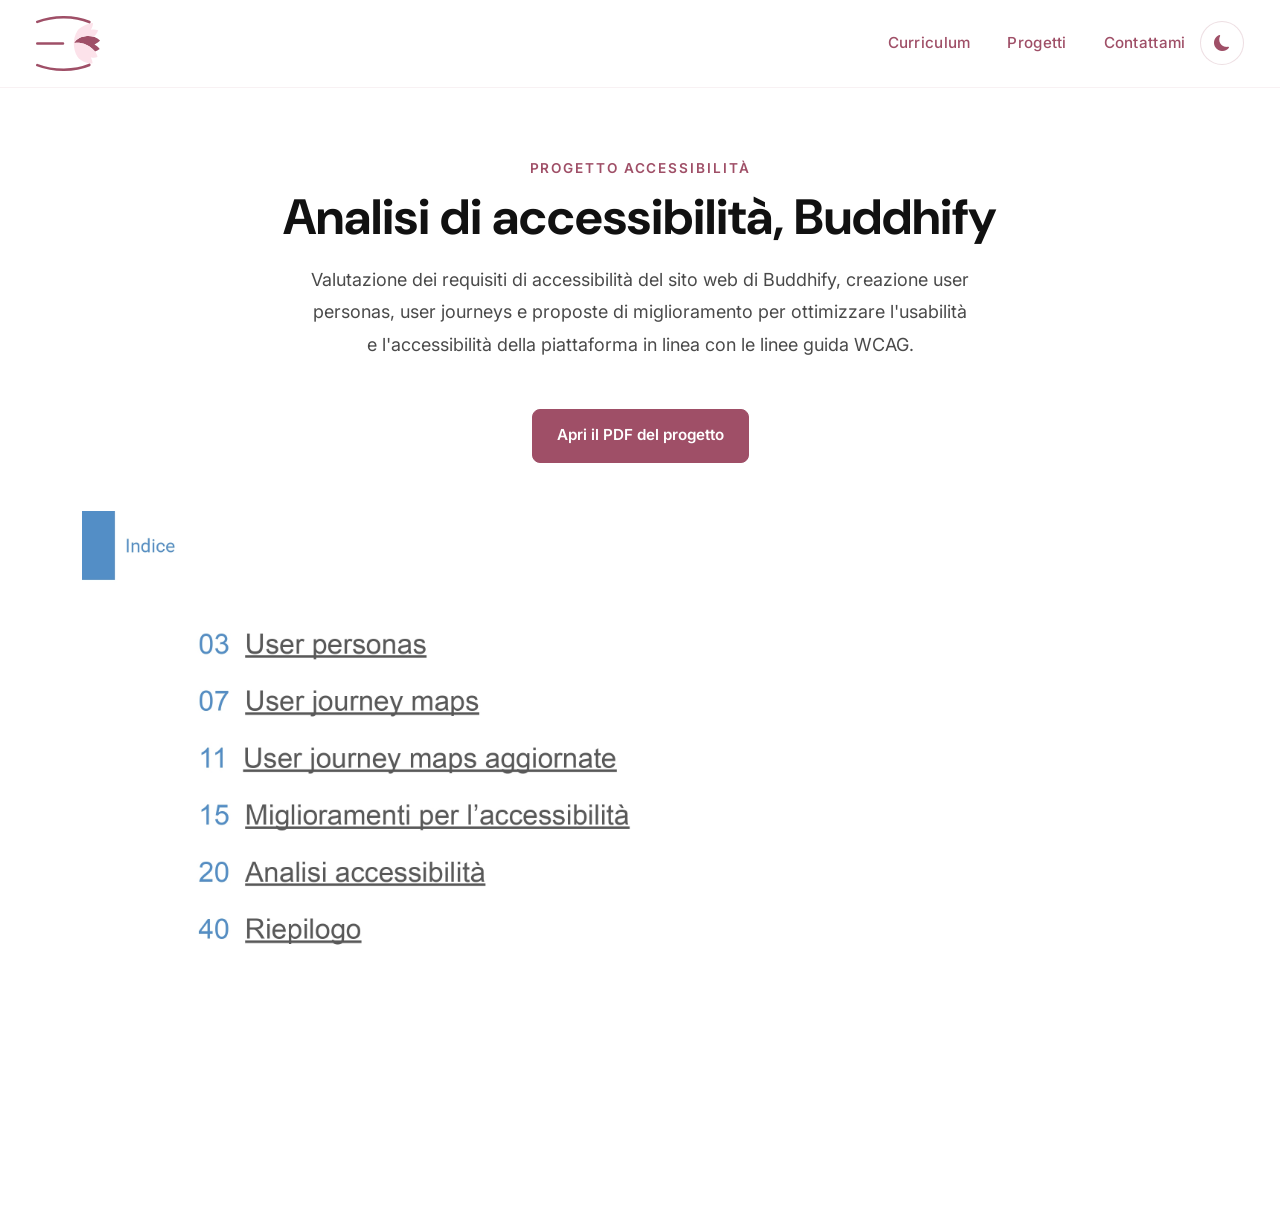
==== commit 4b186ce0: "modifiche a pagine progetti" ====
--- a/accessibilità.html
+++ b/accessibilità.html
@@ -34,6 +34,13 @@
       href="https://fonts.googleapis.com/css2?family=DM+Sans:ital,opsz,wght@0,9..40,100..1000;1,9..40,100..1000&display=swap"
       rel="stylesheet"
     />
+
+    <meta property="og:title" content="Emiliana Forestiere | Accessibilità" />
+    <meta property="og:description" content="Guarda il mio progetto di Accessibilità" />
+    <meta property="og:image" content="https://github.com/EmilyWasu/emilywasu.github.io/blob/main/media/pdf-progetti/accessibilit%C3%A0/Progetto%20accessibilit%C3%A0_page-0001.jpg" />
+    <meta property="og:url" content="https://emilywasu.github.io/accessibilit%C3%A0.html" />
+    <meta property="og:type" content="portfolio" />
+
   </head>
 
  <body>
@@ -111,49 +118,58 @@
 <section id="accessibilità-pdf" class="py-5">
   <div class="container">
 
-    <img src="../media/pdf-progetti/accessibilità/Progetto accessibilità_page-0001.jpg" alt="accessibilità pagina 1" class="img-fluid mb-4" loading="lazy">
+   
     <img src="../media/pdf-progetti/accessibilità/Progetto accessibilità_page-0002.jpg" alt="accessibilità pagina 2" class="img-fluid mb-4" loading="lazy">
-    <img src="../media/pdf-progetti/accessibilità/Progetto accessibilità_page-0003.jpg" alt="accessibilità pagina 3" class="img-fluid mb-4" loading="lazy">
-    <img src="../media/pdf-progetti/accessibilità/Progetto accessibilità_page-0004.jpg" alt="accessibilità pagina 4" class="img-fluid mb-4" loading="lazy">
-    <img src="../media/pdf-progetti/accessibilità/Progetto accessibilità_page-0005.jpg" alt="accessibilità pagina 5" class="img-fluid mb-4" loading="lazy">
-    <img src="../media/pdf-progetti/accessibilità/Progetto accessibilità_page-0006.jpg" alt="accessibilità pagina 6" class="img-fluid mb-4" loading="lazy">
-    <img src="../media/pdf-progetti/accessibilità/Progetto accessibilità_page-0007.jpg" alt="accessibilità pagina 7" class="img-fluid mb-4" loading="lazy">
-    <img src="../media/pdf-progetti/accessibilità/Progetto accessibilità_page-0008.jpg" alt="accessibilità pagina 8" class="img-fluid mb-4" loading="lazy">
-    <img src="../media/pdf-progetti/accessibilità/Progetto accessibilità_page-0009.jpg" alt="accessibilità pagina 9" class="img-fluid mb-4" loading="lazy">
-    <img src="../media/pdf-progetti/accessibilità/Progetto accessibilità_page-0010.jpg" alt="accessibilità pagina 10" class="img-fluid mb-4" loading="lazy">
-    <img src="../media/pdf-progetti/accessibilità/Progetto accessibilità_page-0011.jpg" alt="accessibilità pagina 11" class="img-fluid mb-4" loading="lazy">
-    <img src="../media/pdf-progetti/accessibilità/Progetto accessibilità_page-0012.jpg" alt="accessibilità pagina 12" class="img-fluid mb-4" loading="lazy">
-    <img src="../media/pdf-progetti/accessibilità/Progetto accessibilità_page-0013.jpg" alt="accessibilità pagina 13" class="img-fluid mb-4" loading="lazy">
-    <img src="../media/pdf-progetti/accessibilità/Progetto accessibilità_page-0014.jpg" alt="accessibilità pagina 14" class="img-fluid mb-4" loading="lazy">
-    <img src="../media/pdf-progetti/accessibilità/Progetto accessibilità_page-0015.jpg" alt="accessibilità pagina 15" class="img-fluid mb-4" loading="lazy">
-    <img src="../media/pdf-progetti/accessibilità/Progetto accessibilità_page-0016.jpg" alt="accessibilità pagina 16" class="img-fluid mb-4" loading="lazy">
-    <img src="../media/pdf-progetti/accessibilità/Progetto accessibilità_page-0017.jpg" alt="accessibilità pagina 17" class="img-fluid mb-4" loading="lazy">
-    <img src="../media/pdf-progetti/accessibilità/Progetto accessibilità_page-0018.jpg" alt="accessibilità pagina 18" class="img-fluid mb-4" loading="lazy">
-    <img src="../media/pdf-progetti/accessibilità/Progetto accessibilità_page-0019.jpg" alt="accessibilità pagina 19" class="img-fluid mb-4" loading="lazy">
-    <img src="../media/pdf-progetti/accessibilità/Progetto accessibilità_page-0020.jpg" alt="accessibilità pagina 20" class="img-fluid mb-4" loading="lazy">
-    <img src="../media/pdf-progetti/accessibilità/Progetto accessibilità_page-0021.jpg" alt="accessibilità pagina 21" class="img-fluid mb-4" loading="lazy">
-    <img src="../media/pdf-progetti/accessibilità/Progetto accessibilità_page-0022.jpg" alt="accessibilità pagina 22" class="img-fluid mb-4" loading="lazy">
-    <img src="../media/pdf-progetti/accessibilità/Progetto accessibilità_page-0023.jpg" alt="accessibilità pagina 23" class="img-fluid mb-4" loading="lazy">
-    <img src="../media/pdf-progetti/accessibilità/Progetto accessibilità_page-0024.jpg" alt="accessibilità pagina 24" class="img-fluid mb-4" loading="lazy">
-    <img src="../media/pdf-progetti/accessibilità/Progetto accessibilità_page-0025.jpg" alt="accessibilità pagina 25" class="img-fluid mb-4" loading="lazy">
-    <img src="../media/pdf-progetti/accessibilità/Progetto accessibilità_page-0026.jpg" alt="accessibilità pagina 26" class="img-fluid mb-4" loading="lazy">
-    <img src="../media/pdf-progetti/accessibilità/Progetto accessibilità_page-0027.jpg" alt="accessibilità pagina 27" class="img-fluid mb-4" loading="lazy">
-    <img src="../media/pdf-progetti/accessibilità/Progetto accessibilità_page-0028.jpg" alt="accessibilità pagina 28" class="img-fluid mb-4" loading="lazy">
-    <img src="../media/pdf-progetti/accessibilità/Progetto accessibilità_page-0029.jpg" alt="accessibilità pagina 29" class="img-fluid mb-4" loading="lazy">
-    <img src="../media/pdf-progetti/accessibilità/Progetto accessibilità_page-0030.jpg" alt="accessibilità pagina 30" class="img-fluid mb-4" loading="lazy">
-    <img src="../media/pdf-progetti/accessibilità/Progetto accessibilità_page-0031.jpg" alt="accessibilità pagina 31" class="img-fluid mb-4" loading="lazy">
-    <img src="../media/pdf-progetti/accessibilità/Progetto accessibilità_page-0032.jpg" alt="accessibilità pagina 32" class="img-fluid mb-4" loading="lazy">
-    <img src="../media/pdf-progetti/accessibilità/Progetto accessibilità_page-0033.jpg" alt="accessibilità pagina 33" class="img-fluid mb-4" loading="lazy">
-    <img src="../media/pdf-progetti/accessibilità/Progetto accessibilità_page-0034.jpg" alt="accessibilità pagina 34" class="img-fluid mb-4" loading="lazy">
-    <img src="../media/pdf-progetti/accessibilità/Progetto accessibilità_page-0035.jpg" alt="accessibilità pagina 35" class="img-fluid mb-4" loading="lazy">
-    <img src="../media/pdf-progetti/accessibilità/Progetto accessibilità_page-0036.jpg" alt="accessibilità pagina 36" class="img-fluid mb-4" loading="lazy">
-    <img src="../media/pdf-progetti/accessibilità/Progetto accessibilità_page-0037.jpg" alt="accessibilità pagina 37" class="img-fluid mb-4" loading="lazy">
-    <img src="../media/pdf-progetti/accessibilità/Progetto accessibilità_page-0038.jpg" alt="accessibilità pagina 38" class="img-fluid mb-4" loading="lazy">
-    <img src="../media/pdf-progetti/accessibilità/Progetto accessibilità_page-0039.jpg" alt="accessibilità pagina 39" class="img-fluid mb-4" loading="lazy">
-    <img src="../media/pdf-progetti/accessibilità/Progetto accessibilità_page-0040.jpg" alt="accessibilità pagina 40" class="img-fluid mb-4" loading="lazy">
-    <img src="../media/pdf-progetti/accessibilità/Progetto accessibilità_page-0041.jpg" alt="accessibilità pagina 41" class="img-fluid mb-4" loading="lazy">
-    <img src="../media/pdf-progetti/accessibilità/Progetto accessibilità_page-0042.jpg" alt="accessibilità pagina 42" class="img-fluid mb-4" loading="lazy">
-   
+   </div>
 
 </section>
+
+    <script src="https://cdn.jsdelivr.net/npm/bootstrap@5.3.8/dist/js/bootstrap.bundle.min.js"></script>
+
+     <!--JS PER CAMBIO TEMA CHIARO/SCURO-->
+<script>
+  document.addEventListener("DOMContentLoaded", () => {
+    const root = document.documentElement;
+    const toggle = document.querySelector("[data-theme-toggle]");
+    const STORAGE_KEY = "theme";
+
+    function getSystemTheme() {
+      return window.matchMedia("(prefers-color-scheme: dark)").matches
+        ? "dark"
+        : "light";
+    }
+
+    function getInitialTheme() {
+      return localStorage.getItem(STORAGE_KEY) || getSystemTheme();
+    }
+
+    function setTheme(theme) {
+      root.setAttribute("data-theme", theme);
+      root.setAttribute("data-bs-theme", theme);
+
+      if (toggle) {
+        toggle.setAttribute(
+          "aria-label",
+          theme === "dark" ? "Attiva tema chiaro" : "Attiva tema scuro"
+        );
+      }
+    }
+
+    function saveTheme(theme) {
+      localStorage.setItem(STORAGE_KEY, theme);
+    }
+
+    let currentTheme = getInitialTheme();
+    setTheme(currentTheme);
+
+    if (toggle) {
+      toggle.addEventListener("click", () => {
+        currentTheme = currentTheme === "dark" ? "light" : "dark";
+        setTheme(currentTheme);
+        saveTheme(currentTheme);
+      });
+    }
+  });
+</script>
+
  </body> 
--- a/css/homepage.css
+++ b/css/homepage.css
@@ -1,3 +1,4 @@
+@charset "UTF-8";
 :root,
 html[data-theme=light] {
   --title-font: "DM Sans", sans-serif;
@@ -77,11 +78,11 @@
   --button-secondary-hover-text: #ffffff;
   --button-secondary-hover-border: #be7c90;
   --cv-bg: #ffffff;
-  --cv-surface: #ffffff;
+  --cv-surface: #f6eef1;
   --cv-text: #111111;
   --cv-text-muted: #444444;
   --cv-accent: #9E4F67;
-  --cv-badge-bg: #f6eef1;
+  --cv-badge-bg: #ffff;
   --cv-badge-text: #9E4F67;
   --cv-footer-border: rgba(17, 17, 17, 0.08);
 }
@@ -212,6 +213,11 @@
   transition: background-color 0.3s ease, border-color 0.3s ease, color 0.3s ease;
 }
 
+.social-contact-link .bi {
+  font-size: clamp(2rem, 5vw, 1.75rem);
+  /* mobile: 2rem → desktop: 1.75rem (fs-3) */
+}
+
 /* CHI SONO */
 .about-section {
   background-color: var(--section-soft-bg);
@@ -315,7 +321,7 @@
   margin-bottom: 0.75rem;
 }
 
-.linkedin-contact-link {
+.social-contact-link {
   display: inline-flex;
   align-items: center;
   gap: 0.6rem;
@@ -327,14 +333,14 @@
   transition: color 0.3s ease, transform 0.3s ease;
 }
 
-.linkedin-contact-link:hover,
-.linkedin-contact-link:focus {
+.social-contact-link:hover,
+.social-contact-link:focus {
   color: var(--link-accent-hover);
   transform: translateY(-1px);
 }
 
-.linkedin-contact-link i {
-  font-size: 1.2rem;
+.social-contact-link i {
+  font-size: clamp(1.75rem, 4vw, 2.5rem);
 }
 
 /* FOOTER */
--- a/css/header.css
+++ b/css/header.css
@@ -1,3 +1,4 @@
+@charset "UTF-8";
 :root,
 html[data-theme=light] {
   --title-font: "DM Sans", sans-serif;
@@ -77,11 +78,11 @@
   --button-secondary-hover-text: #ffffff;
   --button-secondary-hover-border: #be7c90;
   --cv-bg: #ffffff;
-  --cv-surface: #ffffff;
+  --cv-surface: #f6eef1;
   --cv-text: #111111;
   --cv-text-muted: #444444;
   --cv-accent: #9E4F67;
-  --cv-badge-bg: #f6eef1;
+  --cv-badge-bg: #ffff;
   --cv-badge-text: #9E4F67;
   --cv-footer-border: rgba(17, 17, 17, 0.08);
 }
@@ -212,6 +213,11 @@
   transition: background-color 0.3s ease, border-color 0.3s ease, color 0.3s ease;
 }
 
+.social-contact-link .bi {
+  font-size: clamp(2rem, 5vw, 1.75rem);
+  /* mobile: 2rem → desktop: 1.75rem (fs-3) */
+}
+
 #navbarSupportedContent {
   flex-grow: unset;
 }
--- a/css/hero.css
+++ b/css/hero.css
@@ -1,3 +1,4 @@
+@charset "UTF-8";
 :root,
 html[data-theme=light] {
   --title-font: "DM Sans", sans-serif;
@@ -77,11 +78,11 @@
   --button-secondary-hover-text: #ffffff;
   --button-secondary-hover-border: #be7c90;
   --cv-bg: #ffffff;
-  --cv-surface: #ffffff;
+  --cv-surface: #f6eef1;
   --cv-text: #111111;
   --cv-text-muted: #444444;
   --cv-accent: #9E4F67;
-  --cv-badge-bg: #f6eef1;
+  --cv-badge-bg: #ffff;
   --cv-badge-text: #9E4F67;
   --cv-footer-border: rgba(17, 17, 17, 0.08);
 }
@@ -212,6 +213,11 @@
   transition: background-color 0.3s ease, border-color 0.3s ease, color 0.3s ease;
 }
 
+.social-contact-link .bi {
+  font-size: clamp(2rem, 5vw, 1.75rem);
+  /* mobile: 2rem → desktop: 1.75rem (fs-3) */
+}
+
 .hero-section {
   min-height: 100vh;
   display: flex;
--- a/css/projects.css
+++ b/css/projects.css
@@ -1,3 +1,4 @@
+@charset "UTF-8";
 :root,
 html[data-theme=light] {
   --title-font: "DM Sans", sans-serif;
@@ -77,11 +78,11 @@
   --button-secondary-hover-text: #ffffff;
   --button-secondary-hover-border: #be7c90;
   --cv-bg: #ffffff;
-  --cv-surface: #ffffff;
+  --cv-surface: #f6eef1;
   --cv-text: #111111;
   --cv-text-muted: #444444;
   --cv-accent: #9E4F67;
-  --cv-badge-bg: #f6eef1;
+  --cv-badge-bg: #ffff;
   --cv-badge-text: #9E4F67;
   --cv-footer-border: rgba(17, 17, 17, 0.08);
 }
@@ -212,6 +213,11 @@
   transition: background-color 0.3s ease, border-color 0.3s ease, color 0.3s ease;
 }
 
+.social-contact-link .bi {
+  font-size: clamp(2rem, 5vw, 1.75rem);
+  /* mobile: 2rem → desktop: 1.75rem (fs-3) */
+}
+
 /* PROGETTI */
 .projects-section {
   background-color: var(--projects-section-bg);
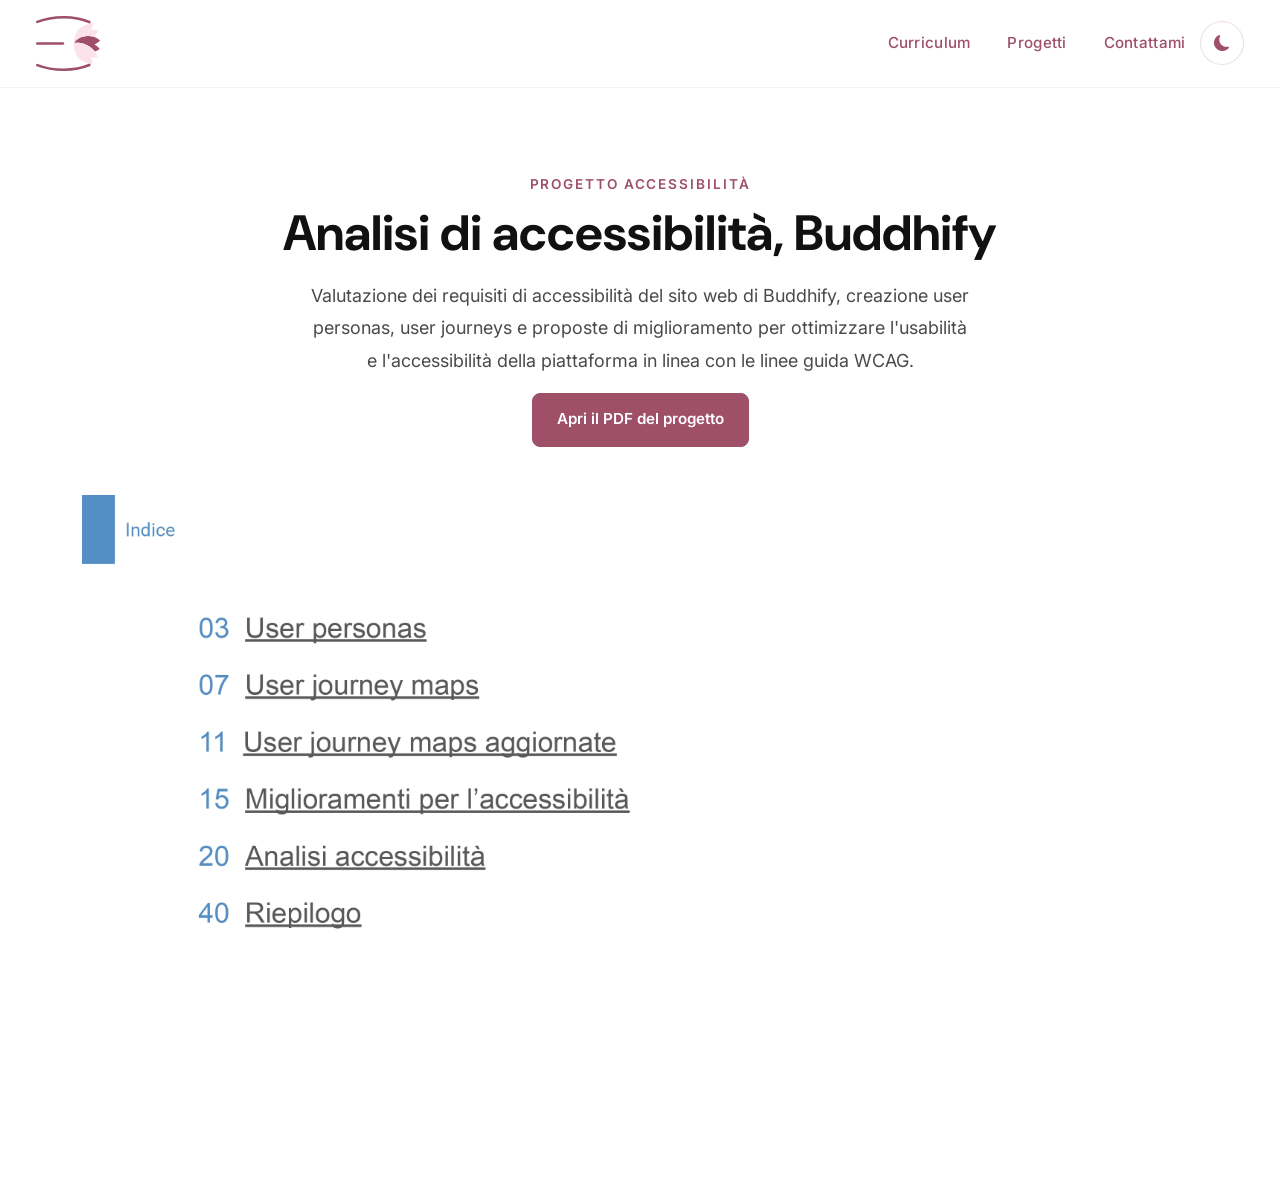
==== commit b2683f94: "modifiche varie" ====
--- a/accessibilità.html
+++ b/accessibilità.html
@@ -97,7 +97,7 @@
     </header>
 
         <!--INTRO-->
-        <div class="intro-progetti text-center mb-5" style="margin-top: 160px;">
+        <div class="intro-progetti text-center p-3" style="margin-top: 160px;">
           <h2 class="projects-title">
              <p class="section-label">progetto accessibilità</p>
             Analisi di accessibilità, Buddhify<br>
